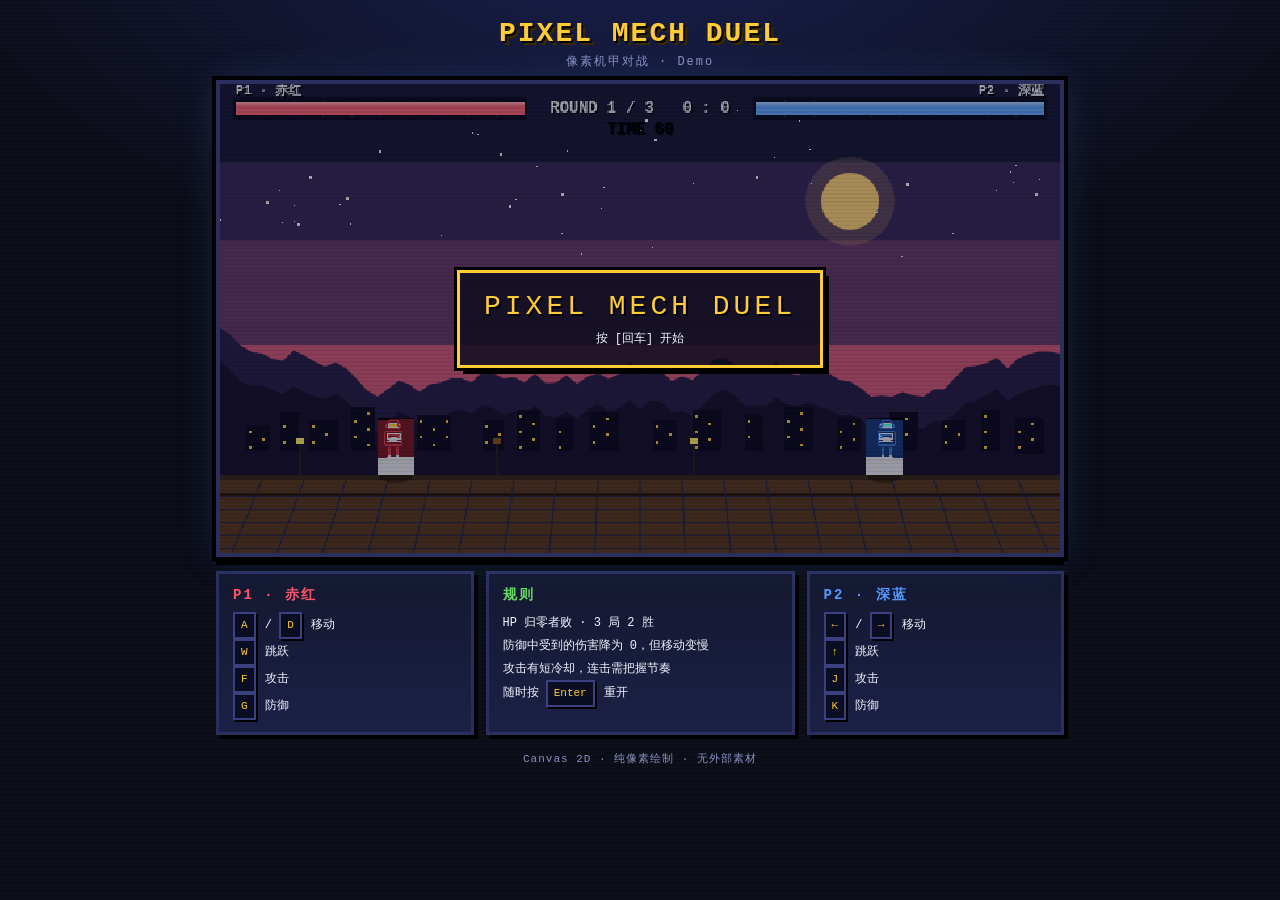
==== index.html @ 5605df6b "feat: 像素风机甲对战游戏 Co-authored-by: traeagent <traeagent@users.noreply.github.com>" ====
<!doctype html>
<html lang="zh-CN">
<head>
  <meta charset="utf-8" />
  <meta name="viewport" content="width=device-width, initial-scale=1" />
  <title>Pixel Mech Duel — 像素机甲对战</title>
  <link rel="stylesheet" href="style.css" />
</head>
<body>
  <div id="app">
    <header class="title-bar">
      <h1>PIXEL&nbsp;MECH&nbsp;DUEL</h1>
      <div class="subtitle">像素机甲对战 · Demo</div>
    </header>

    <div id="stage">
      <canvas id="game" width="640" height="360"></canvas>
      <div id="overlay" class="overlay">
        <div class="overlay-inner">
          <div class="big-title" id="overlayTitle">READY?</div>
          <div class="sub" id="overlaySub">按 [回车] 开始 / 重开</div>
        </div>
      </div>
    </div>

    <section class="panel">
      <div class="col">
        <h2>P1 · 赤红</h2>
        <ul>
          <li><kbd>A</kbd> / <kbd>D</kbd> 移动</li>
          <li><kbd>W</kbd> 跳跃</li>
          <li><kbd>F</kbd> 攻击</li>
          <li><kbd>G</kbd> 防御</li>
        </ul>
      </div>
      <div class="col middle">
        <h2>规则</h2>
        <ul>
          <li>HP 归零者败 · 3 局 2 胜</li>
          <li>防御中受到的伤害降为 0，但移动变慢</li>
          <li>攻击有短冷却，连击需把握节奏</li>
          <li>随时按 <kbd>Enter</kbd> 重开</li>
        </ul>
      </div>
      <div class="col">
        <h2>P2 · 深蓝</h2>
        <ul>
          <li><kbd>←</kbd> / <kbd>→</kbd> 移动</li>
          <li><kbd>↑</kbd> 跳跃</li>
          <li><kbd>J</kbd> 攻击</li>
          <li><kbd>K</kbd> 防御</li>
        </ul>
      </div>
    </section>

    <footer>
      <span>Canvas 2D · 纯像素绘制 · 无外部素材</span>
    </footer>
  </div>

  <script src="game.js"></script>
</body>
</html>
---- style.css ----
/* Pixel Mech Duel - 复古像素风样式 */
:root {
  --bg: #0d0f1a;
  --panel: #141830;
  --panel-2: #1c2046;
  --accent: #ffcc33;
  --ink: #f2f4ff;
  --muted: #8a90c0;
  --p1: #ff5566;
  --p2: #5599ff;
  --green: #66dd66;
}

* { box-sizing: border-box; }

html, body {
  margin: 0;
  padding: 0;
  min-height: 100%;
  background:
    radial-gradient(1200px 600px at 50% -10%, #1a2050 0%, transparent 60%),
    repeating-linear-gradient(0deg, #0a0c16 0px, #0a0c16 2px, #0d0f1a 2px, #0d0f1a 4px);
  color: var(--ink);
  font-family: "Courier New", ui-monospace, monospace;
  image-rendering: pixelated;
}

#app {
  max-width: 880px;
  margin: 0 auto;
  padding: 18px 16px 28px;
}

.title-bar {
  text-align: center;
  margin-bottom: 10px;
  letter-spacing: 2px;
}

.title-bar h1 {
  font-size: 28px;
  margin: 0 0 4px;
  color: var(--accent);
  text-shadow: 2px 2px 0 #000, 4px 4px 0 #3a2a00;
}

.title-bar .subtitle {
  font-size: 12px;
  color: var(--muted);
}

#stage {
  position: relative;
  width: 100%;
  aspect-ratio: 640 / 360;
  border: 4px solid #2a2f60;
  box-shadow:
    0 0 0 4px #000,
    0 8px 0 #000,
    0 0 40px rgba(85, 153, 255, 0.15);
  background: #000;
  overflow: hidden;
}

#game {
  display: block;
  width: 100%;
  height: 100%;
  image-rendering: pixelated;
  image-rendering: crisp-edges;
}

.overlay {
  position: absolute;
  inset: 0;
  display: flex;
  align-items: center;
  justify-content: center;
  pointer-events: none;
  background: rgba(5, 8, 20, 0.35);
  transition: opacity 0.25s ease;
}

.overlay.hidden {
  opacity: 0;
  visibility: hidden;
}

.overlay-inner {
  text-align: center;
  padding: 18px 24px;
  border: 3px solid var(--accent);
  background: rgba(10, 12, 28, 0.8);
  box-shadow: 0 0 0 3px #000, 6px 6px 0 #000;
}

.big-title {
  font-size: 28px;
  color: var(--accent);
  letter-spacing: 4px;
  text-shadow: 2px 2px 0 #000;
}

.sub {
  margin-top: 8px;
  font-size: 12px;
  color: var(--ink);
}

.panel {
  display: grid;
  grid-template-columns: 1fr 1.2fr 1fr;
  gap: 12px;
  margin-top: 14px;
}

.panel .col {
  background: linear-gradient(180deg, var(--panel) 0%, var(--panel-2) 100%);
  border: 3px solid #2a2f60;
  box-shadow: 4px 4px 0 #000;
  padding: 12px 14px;
}

.panel h2 {
  margin: 0 0 8px;
  font-size: 14px;
  letter-spacing: 2px;
}

.panel .col:nth-child(1) h2 { color: var(--p1); }
.panel .col:nth-child(3) h2 { color: var(--p2); }
.panel .col.middle h2 { color: var(--green); }

.panel ul {
  list-style: none;
  padding: 0;
  margin: 0;
  font-size: 12px;
  line-height: 1.9;
  color: var(--ink);
}

kbd {
  display: inline-block;
  min-width: 18px;
  padding: 1px 6px;
  background: #0b0e22;
  border: 2px solid #3a4080;
  box-shadow: 2px 2px 0 #000;
  font-family: inherit;
  font-size: 11px;
  color: var(--accent);
  margin-right: 2px;
}

footer {
  text-align: center;
  margin-top: 16px;
  color: var(--muted);
  font-size: 11px;
  letter-spacing: 1px;
}

@media (max-width: 720px) {
  .panel { grid-template-columns: 1fr; }
  .title-bar h1 { font-size: 22px; }
}
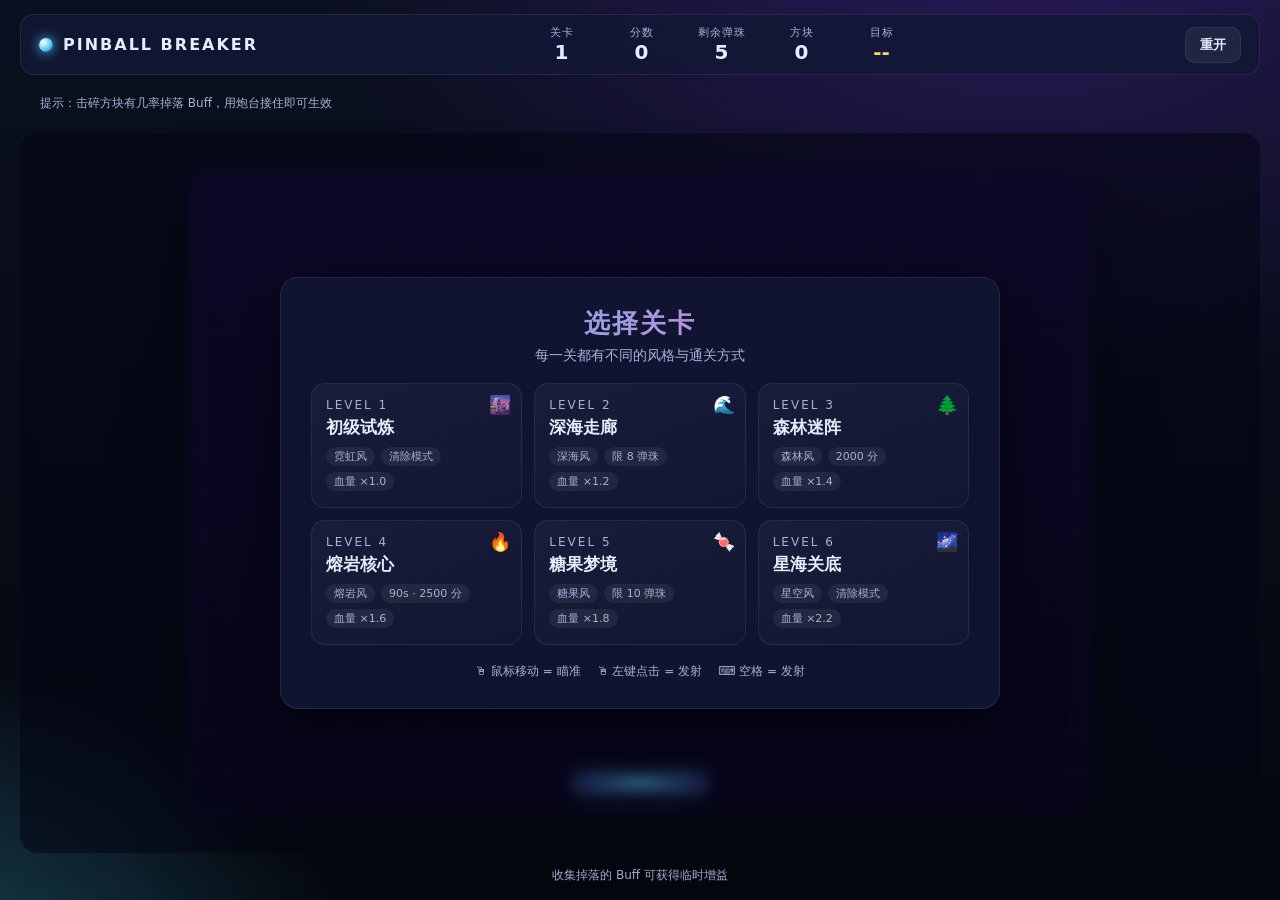
==== commit 4451dcba: "feat: 设计并实现弹珠消除游戏 Co-authored-by: traeagent <traeagent@users.noreply.github.com>" ====
--- a/index.html
+++ b/index.html
@@ -1,60 +1,69 @@
-<!doctype html>
+<!DOCTYPE html>
 <html lang="zh-CN">
 <head>
-  <meta charset="utf-8" />
-  <meta name="viewport" content="width=device-width, initial-scale=1" />
-  <title>Pixel Mech Duel — 像素机甲对战</title>
+  <meta charset="UTF-8" />
+  <meta name="viewport" content="width=device-width, initial-scale=1.0" />
+  <title>弹珠消除 · Pinball Breaker</title>
   <link rel="stylesheet" href="style.css" />
 </head>
 <body>
   <div id="app">
-    <header class="title-bar">
-      <h1>PIXEL&nbsp;MECH&nbsp;DUEL</h1>
-      <div class="subtitle">像素机甲对战 · Demo</div>
+    <!-- 顶部信息栏 -->
+    <header class="top-bar">
+      <div class="brand">
+        <span class="logo-dot"></span>
+        <span class="logo-text">PINBALL BREAKER</span>
+      </div>
+      <div class="stats">
+        <div class="stat"><span class="label">关卡</span><span id="stat-level" class="value">1</span></div>
+        <div class="stat"><span class="label">分数</span><span id="stat-score" class="value">0</span></div>
+        <div class="stat"><span class="label">剩余弹珠</span><span id="stat-balls" class="value">5</span></div>
+        <div class="stat"><span class="label">方块</span><span id="stat-bricks" class="value">0</span></div>
+        <div class="stat goal-stat"><span class="label">目标</span><span id="stat-goal" class="value">--</span></div>
+      </div>
+      <div class="actions">
+        <button id="btn-restart" class="btn">重开</button>
+      </div>
     </header>
 
-    <div id="stage">
-      <canvas id="game" width="640" height="360"></canvas>
+    <!-- Buff状态栏 -->
+    <div id="buff-bar" class="buff-bar"></div>
+
+    <!-- 主体画布区域 -->
+    <main class="stage">
+      <canvas id="game" width="900" height="640"></canvas>
+
+      <!-- 关卡选择浮层 -->
       <div id="overlay" class="overlay">
-        <div class="overlay-inner">
-          <div class="big-title" id="overlayTitle">READY?</div>
-          <div class="sub" id="overlaySub">按 [回车] 开始 / 重开</div>
+        <div class="panel">
+          <h1 class="title">选择关卡</h1>
+          <p class="subtitle">每一关都有不同的风格与通关方式</p>
+          <div id="level-grid" class="level-grid"></div>
+          <div class="hint">
+            <span>🖱 鼠标移动 = 瞄准</span>
+            <span>🖱 左键点击 = 发射</span>
+            <span>⌨ 空格 = 发射</span>
+          </div>
         </div>
       </div>
-    </div>
 
-    <section class="panel">
-      <div class="col">
-        <h2>P1 · 赤红</h2>
-        <ul>
-          <li><kbd>A</kbd> / <kbd>D</kbd> 移动</li>
-          <li><kbd>W</kbd> 跳跃</li>
-          <li><kbd>F</kbd> 攻击</li>
-          <li><kbd>G</kbd> 防御</li>
-        </ul>
+      <!-- 结算浮层 -->
+      <div id="result" class="overlay hidden">
+        <div class="panel result-panel">
+          <h1 id="result-title" class="title">通关成功</h1>
+          <p id="result-sub" class="subtitle"></p>
+          <div class="result-stats" id="result-stats"></div>
+          <div class="result-actions">
+            <button id="btn-replay" class="btn btn-primary">再来一次</button>
+            <button id="btn-menu" class="btn">返回菜单</button>
+            <button id="btn-next" class="btn btn-accent">下一关</button>
+          </div>
+        </div>
       </div>
-      <div class="col middle">
-        <h2>规则</h2>
-        <ul>
-          <li>HP 归零者败 · 3 局 2 胜</li>
-          <li>防御中受到的伤害降为 0，但移动变慢</li>
-          <li>攻击有短冷却，连击需把握节奏</li>
-          <li>随时按 <kbd>Enter</kbd> 重开</li>
-        </ul>
-      </div>
-      <div class="col">
-        <h2>P2 · 深蓝</h2>
-        <ul>
-          <li><kbd>←</kbd> / <kbd>→</kbd> 移动</li>
-          <li><kbd>↑</kbd> 跳跃</li>
-          <li><kbd>J</kbd> 攻击</li>
-          <li><kbd>K</kbd> 防御</li>
-        </ul>
-      </div>
-    </section>
+    </main>
 
-    <footer>
-      <span>Canvas 2D · 纯像素绘制 · 无外部素材</span>
+    <footer class="footer">
+      <span>收集掉落的 Buff 可获得临时增益</span>
     </footer>
   </div>
 
--- a/style.css
+++ b/style.css
@@ -1,167 +1,373 @@
-/* Pixel Mech Duel - 复古像素风样式 */
-:root {
-  --bg: #0d0f1a;
-  --panel: #141830;
-  --panel-2: #1c2046;
-  --accent: #ffcc33;
-  --ink: #f2f4ff;
-  --muted: #8a90c0;
-  --p1: #ff5566;
-  --p2: #5599ff;
-  --green: #66dd66;
-}
-
-* { box-sizing: border-box; }
-
-html, body {
+/* ========== 基础重置 ========== */
+*,
+*::before,
+*::after {
+  box-sizing: border-box;
   margin: 0;
   padding: 0;
-  min-height: 100%;
+}
+
+:root {
+  --bg-0: #0b1020;
+  --bg-1: #141a34;
+  --bg-2: #1b2348;
+  --fg: #e8ecff;
+  --fg-dim: #a9b1d6;
+  --accent: #4fc3f7;
+  --accent-2: #ff6ec7;
+  --accent-3: #ffd166;
+  --danger: #ff5470;
+  --ok: #5df2a1;
+  --border: rgba(255, 255, 255, 0.08);
+  --panel: rgba(18, 24, 54, 0.85);
+  --shadow: 0 20px 60px rgba(0, 0, 0, 0.55);
+}
+
+html,
+body {
+  height: 100%;
+  font-family: "Segoe UI", "PingFang SC", "Microsoft YaHei", system-ui,
+    sans-serif;
+  color: var(--fg);
   background:
-    radial-gradient(1200px 600px at 50% -10%, #1a2050 0%, transparent 60%),
-    repeating-linear-gradient(0deg, #0a0c16 0px, #0a0c16 2px, #0d0f1a 2px, #0d0f1a 4px);
-  color: var(--ink);
-  font-family: "Courier New", ui-monospace, monospace;
-  image-rendering: pixelated;
-}
-
+    radial-gradient(1200px 800px at 80% -10%, #2a1a5a 0%, transparent 60%),
+    radial-gradient(900px 600px at -10% 110%, #1a4a5a 0%, transparent 55%),
+    linear-gradient(180deg, var(--bg-0), #05070f 100%);
+  overflow: hidden;
+  user-select: none;
+}
+
+/* ========== 布局 ========== */
 #app {
-  max-width: 880px;
-  margin: 0 auto;
-  padding: 18px 16px 28px;
-}
-
-.title-bar {
-  text-align: center;
-  margin-bottom: 10px;
+  height: 100vh;
+  display: grid;
+  grid-template-rows: auto auto 1fr auto;
+  gap: 10px;
+  padding: 14px 20px;
+}
+
+/* 顶部栏 */
+.top-bar {
+  display: flex;
+  align-items: center;
+  justify-content: space-between;
+  padding: 10px 18px;
+  background: var(--panel);
+  border: 1px solid var(--border);
+  border-radius: 14px;
+  backdrop-filter: blur(10px);
+}
+
+.brand {
+  display: flex;
+  align-items: center;
+  gap: 10px;
+  font-weight: 700;
   letter-spacing: 2px;
 }
 
-.title-bar h1 {
-  font-size: 28px;
-  margin: 0 0 4px;
-  color: var(--accent);
-  text-shadow: 2px 2px 0 #000, 4px 4px 0 #3a2a00;
-}
-
-.title-bar .subtitle {
-  font-size: 12px;
-  color: var(--muted);
-}
-
-#stage {
+.logo-dot {
+  width: 14px;
+  height: 14px;
+  border-radius: 50%;
+  background: radial-gradient(circle at 30% 30%, #fff, var(--accent) 60%, #222 100%);
+  box-shadow: 0 0 12px var(--accent);
+}
+
+.logo-text {
+  font-size: 16px;
+}
+
+.stats {
+  display: flex;
+  gap: 22px;
+}
+
+.stat {
+  display: flex;
+  flex-direction: column;
+  align-items: center;
+  min-width: 58px;
+}
+
+.stat .label {
+  font-size: 11px;
+  color: var(--fg-dim);
+  letter-spacing: 1px;
+}
+
+.stat .value {
+  font-size: 20px;
+  font-weight: 700;
+  color: var(--fg);
+  font-variant-numeric: tabular-nums;
+}
+
+.goal-stat .value {
+  color: var(--accent-3);
+}
+
+.actions .btn {
+  padding: 8px 14px;
+  background: rgba(255, 255, 255, 0.06);
+  color: var(--fg);
+  border: 1px solid var(--border);
+  border-radius: 10px;
+  cursor: pointer;
+  font-weight: 600;
+  transition: all 0.15s ease;
+}
+
+.actions .btn:hover {
+  background: rgba(255, 255, 255, 0.12);
+  border-color: var(--accent);
+}
+
+/* Buff状态栏 */
+.buff-bar {
+  display: flex;
+  gap: 10px;
+  min-height: 38px;
+  padding: 4px 10px;
+}
+
+.buff-chip {
+  display: flex;
+  align-items: center;
+  gap: 8px;
+  padding: 6px 12px;
+  border-radius: 999px;
+  background: linear-gradient(135deg, rgba(79, 195, 247, 0.2), rgba(255, 110, 199, 0.2));
+  border: 1px solid var(--accent);
+  font-weight: 600;
+  font-size: 13px;
+}
+
+.buff-chip .bar {
+  width: 80px;
+  height: 6px;
+  background: rgba(255, 255, 255, 0.1);
+  border-radius: 3px;
+  overflow: hidden;
+}
+
+.buff-chip .fill {
+  height: 100%;
+  background: linear-gradient(90deg, var(--accent), var(--accent-2));
+}
+
+/* 舞台 */
+.stage {
   position: relative;
-  width: 100%;
-  aspect-ratio: 640 / 360;
-  border: 4px solid #2a2f60;
-  box-shadow:
-    0 0 0 4px #000,
-    0 8px 0 #000,
-    0 0 40px rgba(85, 153, 255, 0.15);
-  background: #000;
-  overflow: hidden;
+  display: flex;
+  justify-content: center;
+  align-items: center;
+  min-height: 0;
 }
 
 #game {
-  display: block;
-  width: 100%;
-  height: 100%;
-  image-rendering: pixelated;
-  image-rendering: crisp-edges;
-}
-
+  max-width: 100%;
+  max-height: 100%;
+  border-radius: 18px;
+  background: linear-gradient(180deg, #0e1430, #0a0f24);
+  border: 1px solid var(--border);
+  box-shadow: var(--shadow);
+  cursor: crosshair;
+}
+
+/* 浮层 */
 .overlay {
   position: absolute;
   inset: 0;
   display: flex;
   align-items: center;
   justify-content: center;
-  pointer-events: none;
-  background: rgba(5, 8, 20, 0.35);
-  transition: opacity 0.25s ease;
+  background: rgba(5, 7, 20, 0.55);
+  backdrop-filter: blur(6px);
+  border-radius: 18px;
+  animation: fadeIn 0.25s ease;
 }
 
 .overlay.hidden {
-  opacity: 0;
-  visibility: hidden;
-}
-
-.overlay-inner {
+  display: none;
+}
+
+.panel {
+  min-width: 440px;
+  max-width: 720px;
+  padding: 28px 30px;
+  background: var(--panel);
+  border: 1px solid var(--border);
+  border-radius: 18px;
+  box-shadow: var(--shadow);
+}
+
+.result-panel {
+  min-width: 420px;
+}
+
+.title {
+  font-size: 26px;
+  letter-spacing: 2px;
   text-align: center;
-  padding: 18px 24px;
-  border: 3px solid var(--accent);
-  background: rgba(10, 12, 28, 0.8);
-  box-shadow: 0 0 0 3px #000, 6px 6px 0 #000;
-}
-
-.big-title {
-  font-size: 28px;
-  color: var(--accent);
-  letter-spacing: 4px;
-  text-shadow: 2px 2px 0 #000;
-}
-
-.sub {
+  margin-bottom: 6px;
+  background: linear-gradient(90deg, var(--accent), var(--accent-2));
+  -webkit-background-clip: text;
+  background-clip: text;
+  color: transparent;
+}
+
+.subtitle {
+  color: var(--fg-dim);
+  text-align: center;
+  margin-bottom: 18px;
+  font-size: 14px;
+}
+
+/* 关卡选择卡片 */
+.level-grid {
+  display: grid;
+  grid-template-columns: repeat(3, 1fr);
+  gap: 12px;
+}
+
+.level-card {
+  position: relative;
+  padding: 14px 14px 16px;
+  border-radius: 14px;
+  border: 1px solid var(--border);
+  background: linear-gradient(160deg, rgba(255, 255, 255, 0.04), rgba(255, 255, 255, 0.01));
+  cursor: pointer;
+  transition: all 0.15s ease;
+  overflow: hidden;
+}
+
+.level-card:hover {
+  transform: translateY(-2px);
+  border-color: var(--accent);
+  box-shadow: 0 10px 28px rgba(79, 195, 247, 0.2);
+}
+
+.level-card .no {
+  font-size: 12px;
+  color: var(--fg-dim);
+  letter-spacing: 2px;
+}
+
+.level-card .lvl-title {
+  font-size: 17px;
+  font-weight: 700;
+  margin: 4px 0 8px;
+}
+
+.level-card .theme {
+  position: absolute;
+  right: 10px;
+  top: 10px;
+  font-size: 18px;
+}
+
+.level-card .tags {
+  display: flex;
+  flex-wrap: wrap;
+  gap: 6px;
   margin-top: 8px;
+}
+
+.level-card .tag {
+  font-size: 11px;
+  padding: 2px 8px;
+  border-radius: 999px;
+  background: rgba(255, 255, 255, 0.06);
+  color: var(--fg-dim);
+}
+
+.hint {
+  display: flex;
+  justify-content: center;
+  gap: 16px;
+  margin-top: 18px;
+  color: var(--fg-dim);
   font-size: 12px;
-  color: var(--ink);
-}
-
-.panel {
+}
+
+/* 结算 */
+.result-stats {
   display: grid;
-  grid-template-columns: 1fr 1.2fr 1fr;
-  gap: 12px;
-  margin-top: 14px;
-}
-
-.panel .col {
-  background: linear-gradient(180deg, var(--panel) 0%, var(--panel-2) 100%);
-  border: 3px solid #2a2f60;
-  box-shadow: 4px 4px 0 #000;
-  padding: 12px 14px;
-}
-
-.panel h2 {
-  margin: 0 0 8px;
-  font-size: 14px;
-  letter-spacing: 2px;
-}
-
-.panel .col:nth-child(1) h2 { color: var(--p1); }
-.panel .col:nth-child(3) h2 { color: var(--p2); }
-.panel .col.middle h2 { color: var(--green); }
-
-.panel ul {
-  list-style: none;
-  padding: 0;
-  margin: 0;
+  grid-template-columns: repeat(3, 1fr);
+  gap: 10px;
+  margin-bottom: 18px;
+}
+
+.result-stats .r-stat {
+  padding: 12px;
+  border-radius: 10px;
+  background: rgba(255, 255, 255, 0.04);
+  border: 1px solid var(--border);
+  text-align: center;
+}
+
+.result-stats .r-stat .v {
+  font-size: 22px;
+  font-weight: 700;
+}
+
+.result-stats .r-stat .k {
+  font-size: 11px;
+  color: var(--fg-dim);
+  letter-spacing: 1px;
+}
+
+.result-actions {
+  display: flex;
+  justify-content: center;
+  gap: 10px;
+}
+
+.btn {
+  padding: 10px 18px;
+  border-radius: 10px;
+  border: 1px solid var(--border);
+  background: rgba(255, 255, 255, 0.06);
+  color: var(--fg);
+  font-weight: 600;
+  cursor: pointer;
+  transition: all 0.15s ease;
+}
+
+.btn:hover {
+  background: rgba(255, 255, 255, 0.12);
+  transform: translateY(-1px);
+}
+
+.btn-primary {
+  background: linear-gradient(135deg, #4fc3f7, #2196f3);
+  border-color: transparent;
+  color: #0a1030;
+}
+
+.btn-accent {
+  background: linear-gradient(135deg, #ff6ec7, #ffd166);
+  border-color: transparent;
+  color: #331a2a;
+}
+
+.footer {
+  text-align: center;
+  color: var(--fg-dim);
   font-size: 12px;
-  line-height: 1.9;
-  color: var(--ink);
-}
-
-kbd {
-  display: inline-block;
-  min-width: 18px;
-  padding: 1px 6px;
-  background: #0b0e22;
-  border: 2px solid #3a4080;
-  box-shadow: 2px 2px 0 #000;
-  font-family: inherit;
-  font-size: 11px;
-  color: var(--accent);
-  margin-right: 2px;
-}
-
-footer {
-  text-align: center;
-  margin-top: 16px;
-  color: var(--muted);
-  font-size: 11px;
-  letter-spacing: 1px;
-}
-
-@media (max-width: 720px) {
-  .panel { grid-template-columns: 1fr; }
-  .title-bar h1 { font-size: 22px; }
-}
+  padding: 4px 0 2px;
+}
+
+@keyframes fadeIn {
+  from { opacity: 0; transform: scale(0.98); }
+  to { opacity: 1; transform: scale(1); }
+}
+
+/* 响应式 */
+@media (max-width: 900px) {
+  .top-bar { flex-wrap: wrap; gap: 10px; }
+  .stats { gap: 12px; }
+  .level-grid { grid-template-columns: repeat(2, 1fr); }
+  .panel { min-width: auto; width: 90%; }
+}
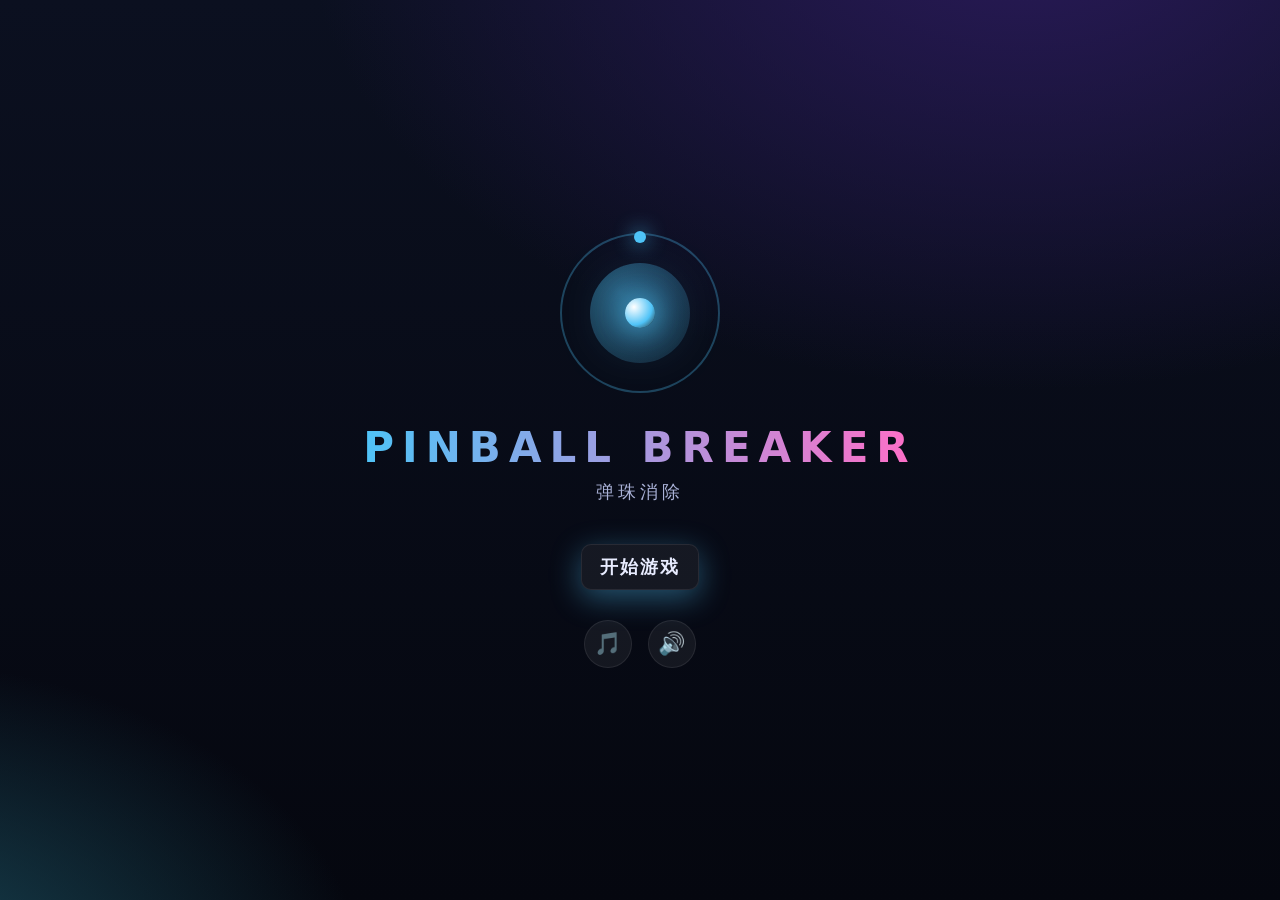
==== commit 62728c49: "feat: 设计并实现弹珠消除游戏 Co-authored-by: traeagent <traeagent@users.noreply.github.com>" ====
--- a/index.html
+++ b/index.html
@@ -8,8 +8,27 @@
 </head>
 <body>
   <div id="app">
+    <!-- 开始界面 -->
+    <div id="splash" class="splash">
+      <div class="splash-content">
+        <div class="splash-logo">
+          <div class="logo-ring"></div>
+          <div class="logo-core">
+            <div class="logo-dot"></div>
+          </div>
+        </div>
+        <h1 class="splash-title">PINBALL BREAKER</h1>
+        <p class="splash-sub">弹珠消除</p>
+        <button id="btn-start" class="btn btn-hero">开始游戏</button>
+        <div class="splash-controls">
+          <button id="btn-music" class="ctrl-btn" title="背景音乐">🎵</button>
+          <button id="btn-sfx" class="ctrl-btn" title="音效">🔊</button>
+        </div>
+      </div>
+    </div>
+
     <!-- 顶部信息栏 -->
-    <header class="top-bar">
+    <header class="top-bar hidden">
       <div class="brand">
         <span class="logo-dot"></span>
         <span class="logo-text">PINBALL BREAKER</span>
@@ -27,14 +46,14 @@
     </header>
 
     <!-- Buff状态栏 -->
-    <div id="buff-bar" class="buff-bar"></div>
+    <div id="buff-bar" class="buff-bar hidden"></div>
 
     <!-- 主体画布区域 -->
     <main class="stage">
       <canvas id="game" width="900" height="640"></canvas>
 
       <!-- 关卡选择浮层 -->
-      <div id="overlay" class="overlay">
+      <div id="overlay" class="overlay hidden">
         <div class="panel">
           <h1 class="title">选择关卡</h1>
           <p class="subtitle">每一关都有不同的风格与通关方式</p>
@@ -43,6 +62,7 @@
             <span>🖱 鼠标移动 = 瞄准</span>
             <span>🖱 左键点击 = 发射</span>
             <span>⌨ 空格 = 发射</span>
+            <span>🔄 长按空格收回弹珠</span>
           </div>
         </div>
       </div>
@@ -62,7 +82,15 @@
       </div>
     </main>
 
-    <footer class="footer">
+    <!-- 音效控制 -->
+    <audio id="bgm" loop preload="auto"></audio>
+    <audio id="sfx-hit" preload="auto"></audio>
+    <audio id="sfx-bounce" preload="auto"></audio>
+    <audio id="sfx-buff" preload="auto"></audio>
+    <audio id="sfx-launch" preload="auto"></audio>
+    <audio id="sfx-break" preload="auto"></audio>
+
+    <footer class="footer hidden">
       <span>收集掉落的 Buff 可获得临时增益</span>
     </footer>
   </div>
--- a/style.css
+++ b/style.css
@@ -37,6 +37,144 @@
   user-select: none;
 }
 
+/* ========== 开始界面 ========== */
+.splash {
+  position: fixed;
+  inset: 0;
+  display: flex;
+  align-items: center;
+  justify-content: center;
+  background:
+    radial-gradient(1200px 800px at 80% -10%, #2a1a5a 0%, transparent 60%),
+    radial-gradient(900px 600px at -10% 110%, #1a4a5a 0%, transparent 55%),
+    linear-gradient(180deg, #0b1020, #05070f 100%);
+  z-index: 100;
+}
+
+.splash-content {
+  text-align: center;
+  animation: fadeInUp 0.8s ease-out;
+}
+
+.splash-logo {
+  position: relative;
+  width: 160px;
+  height: 160px;
+  margin: 0 auto 30px;
+}
+
+.logo-ring {
+  position: absolute;
+  inset: 0;
+  border: 2px solid rgba(79, 195, 247, 0.3);
+  border-radius: 50%;
+  animation: rotate 8s linear infinite;
+}
+
+.logo-ring::before {
+  content: "";
+  position: absolute;
+  top: -4px;
+  left: 50%;
+  transform: translateX(-50%);
+  width: 12px;
+  height: 12px;
+  background: var(--accent);
+  border-radius: 50%;
+  box-shadow: 0 0 20px var(--accent);
+}
+
+.logo-core {
+  position: absolute;
+  top: 50%;
+  left: 50%;
+  transform: translate(-50%, -50%);
+  width: 100px;
+  height: 100px;
+  border-radius: 50%;
+  background: radial-gradient(circle at 30% 30%, rgba(79, 195, 247, 0.4), rgba(79, 195, 247, 0.1));
+}
+
+.splash-logo .logo-dot {
+  position: absolute;
+  top: 50%;
+  left: 50%;
+  transform: translate(-50%, -50%);
+  width: 30px;
+  height: 30px;
+  background: radial-gradient(circle at 30% 30%, #fff, var(--accent) 60%, #222 100%);
+  box-shadow: 0 0 30px var(--accent), 0 0 60px var(--accent);
+  animation: pulse 2s ease-in-out infinite;
+}
+
+.splash-title {
+  font-size: 42px;
+  font-weight: 800;
+  letter-spacing: 8px;
+  background: linear-gradient(90deg, var(--accent), var(--accent-2), var(--accent));
+  background-size: 200% auto;
+  -webkit-background-clip: text;
+  background-clip: text;
+  color: transparent;
+  animation: gradientShift 3s ease infinite;
+  margin-bottom: 8px;
+}
+
+.splash-sub {
+  font-size: 18px;
+  color: var(--fg-dim);
+  letter-spacing: 4px;
+  margin-bottom: 40px;
+}
+
+.btn-hero {
+  padding: 16px 48px;
+  font-size: 18px;
+  font-weight: 700;
+  letter-spacing: 2px;
+  background: linear-gradient(135deg, var(--accent), var(--accent-2));
+  border: none;
+  border-radius: 40px;
+  color: #0a1030;
+  cursor: pointer;
+  transition: all 0.3s ease;
+  box-shadow: 0 8px 30px rgba(79, 195, 247, 0.4);
+}
+
+.btn-hero:hover {
+  transform: translateY(-3px);
+  box-shadow: 0 12px 40px rgba(79, 195, 247, 0.5);
+}
+
+.splash-controls {
+  display: flex;
+  justify-content: center;
+  gap: 16px;
+  margin-top: 30px;
+}
+
+.ctrl-btn {
+  width: 48px;
+  height: 48px;
+  font-size: 22px;
+  border-radius: 50%;
+  border: 1px solid var(--border);
+  background: rgba(255, 255, 255, 0.06);
+  cursor: pointer;
+  transition: all 0.2s ease;
+}
+
+.ctrl-btn:hover {
+  background: rgba(255, 255, 255, 0.12);
+  border-color: var(--accent);
+  transform: scale(1.1);
+}
+
+.ctrl-btn.active {
+  background: rgba(79, 195, 247, 0.2);
+  border-color: var(--accent);
+}
+
 /* ========== 布局 ========== */
 #app {
   height: 100vh;
@@ -44,6 +182,10 @@
   grid-template-rows: auto auto 1fr auto;
   gap: 10px;
   padding: 14px 20px;
+}
+
+.hidden {
+  display: none !important;
 }
 
 /* 顶部栏 */
@@ -289,6 +431,7 @@
   margin-top: 18px;
   color: var(--fg-dim);
   font-size: 12px;
+  flex-wrap: wrap;
 }
 
 /* 结算 */
@@ -359,9 +502,30 @@
   padding: 4px 0 2px;
 }
 
+/* 动画 */
 @keyframes fadeIn {
   from { opacity: 0; transform: scale(0.98); }
   to { opacity: 1; transform: scale(1); }
+}
+
+@keyframes fadeInUp {
+  from { opacity: 0; transform: translateY(30px); }
+  to { opacity: 1; transform: translateY(0); }
+}
+
+@keyframes rotate {
+  from { transform: rotate(0deg); }
+  to { transform: rotate(360deg); }
+}
+
+@keyframes pulse {
+  0%, 100% { transform: translate(-50%, -50%) scale(1); opacity: 1; }
+  50% { transform: translate(-50%, -50%) scale(1.1); opacity: 0.8; }
+}
+
+@keyframes gradientShift {
+  0%, 100% { background-position: 0% center; }
+  50% { background-position: 100% center; }
 }
 
 /* 响应式 */
@@ -370,4 +534,5 @@
   .stats { gap: 12px; }
   .level-grid { grid-template-columns: repeat(2, 1fr); }
   .panel { min-width: auto; width: 90%; }
-}
+  .splash-title { font-size: 28px; letter-spacing: 4px; }
+}
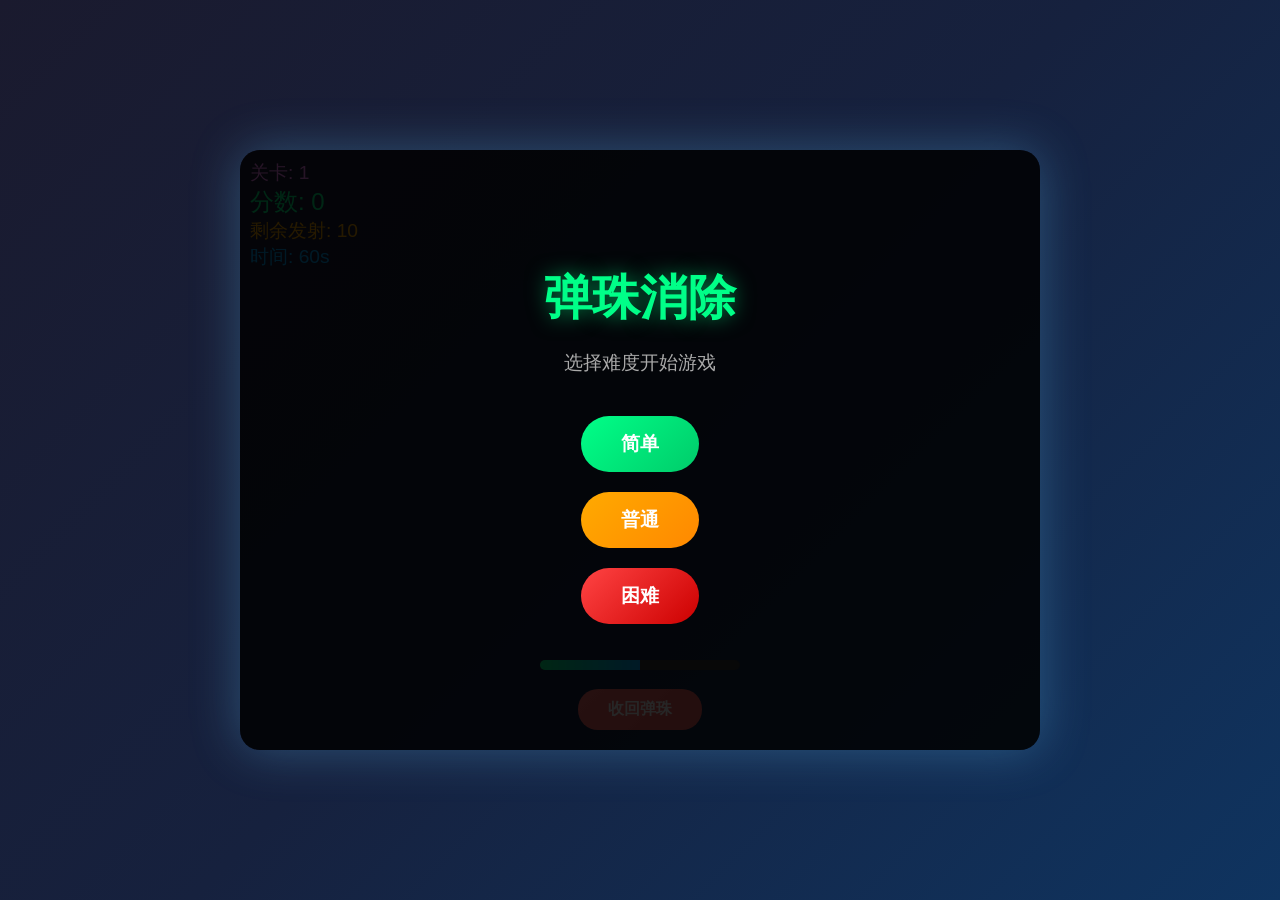
==== commit 9cd14800: "feat: 设计弹珠消除休闲游戏 Co-authored-by: traeagent <traeagent@users.noreply.github.com>" ====
--- a/index.html
+++ b/index.html
@@ -1,100 +1,255 @@
 <!DOCTYPE html>
 <html lang="zh-CN">
 <head>
-  <meta charset="UTF-8" />
-  <meta name="viewport" content="width=device-width, initial-scale=1.0" />
-  <title>弹珠消除 · Pinball Breaker</title>
-  <link rel="stylesheet" href="style.css" />
+    <meta charset="UTF-8">
+    <meta name="viewport" content="width=device-width, initial-scale=1.0">
+    <title>弹珠消除游戏</title>
+    <style>
+        * {
+            margin: 0;
+            padding: 0;
+            box-sizing: border-box;
+        }
+        body {
+            background: linear-gradient(135deg, #1a1a2e 0%, #16213e 50%, #0f3460 100%);
+            min-height: 100vh;
+            display: flex;
+            justify-content: center;
+            align-items: center;
+            font-family: 'Segoe UI', Tahoma, Geneva, Verdana, sans-serif;
+            overflow: hidden;
+        }
+        #gameContainer {
+            position: relative;
+            border-radius: 20px;
+            box-shadow: 0 0 50px rgba(100, 200, 255, 0.3);
+        }
+        #gameCanvas {
+            display: block;
+            border-radius: 20px;
+        }
+        #startScreen {
+            position: absolute;
+            top: 0;
+            left: 0;
+            width: 100%;
+            height: 100%;
+            background: rgba(0, 0, 0, 0.85);
+            display: flex;
+            flex-direction: column;
+            justify-content: center;
+            align-items: center;
+            border-radius: 20px;
+            z-index: 10;
+        }
+        #startScreen h1 {
+            color: #00ff88;
+            font-size: 3rem;
+            margin-bottom: 20px;
+            text-shadow: 0 0 20px rgba(0, 255, 136, 0.5);
+            animation: pulse 1.5s ease-in-out infinite;
+        }
+        @keyframes pulse {
+            0%, 100% { transform: scale(1); }
+            50% { transform: scale(1.05); }
+        }
+        #startScreen p {
+            color: #aaa;
+            margin-bottom: 30px;
+            font-size: 1.2rem;
+        }
+        .difficulty-btn {
+            padding: 15px 40px;
+            margin: 10px;
+            font-size: 1.2rem;
+            border: none;
+            border-radius: 30px;
+            cursor: pointer;
+            transition: all 0.3s ease;
+            text-transform: uppercase;
+            font-weight: bold;
+        }
+        .difficulty-btn.easy {
+            background: linear-gradient(135deg, #00ff88, #00cc6a);
+            color: white;
+        }
+        .difficulty-btn.normal {
+            background: linear-gradient(135deg, #ffaa00, #ff8800);
+            color: white;
+        }
+        .difficulty-btn.hard {
+            background: linear-gradient(135deg, #ff4444, #cc0000);
+            color: white;
+        }
+        .difficulty-btn:hover {
+            transform: scale(1.1);
+            box-shadow: 0 0 30px rgba(255, 255, 255, 0.5);
+        }
+        #gameUI {
+            position: absolute;
+            top: 10px;
+            left: 10px;
+            color: white;
+            font-size: 14px;
+        }
+        #scoreDisplay {
+            font-size: 1.5rem;
+            color: #00ff88;
+        }
+        #livesDisplay {
+            font-size: 1.2rem;
+            color: #ffaa00;
+        }
+        #timeDisplay {
+            font-size: 1.2rem;
+            color: #00aaff;
+        }
+        #levelDisplay {
+            font-size: 1.2rem;
+            color: #ff88ff;
+        }
+        #powerBar {
+            position: absolute;
+            bottom: 80px;
+            left: 50%;
+            transform: translateX(-50%);
+            width: 200px;
+            height: 10px;
+            background: #333;
+            border-radius: 5px;
+            overflow: hidden;
+        }
+        #powerBarFill {
+            height: 100%;
+            background: linear-gradient(90deg, #00ff88, #00aaff);
+            width: 50%;
+            transition: width 0.1s ease;
+        }
+        #reclaimBtn {
+            position: absolute;
+            bottom: 20px;
+            left: 50%;
+            transform: translateX(-50%);
+            padding: 10px 30px;
+            background: linear-gradient(135deg, #ff6b6b, #ee5a5a);
+            color: white;
+            border: none;
+            border-radius: 20px;
+            cursor: pointer;
+            font-size: 1rem;
+            font-weight: bold;
+            transition: all 0.3s ease;
+        }
+        #reclaimBtn:hover {
+            transform: translateX(-50%) scale(1.05);
+            box-shadow: 0 0 20px rgba(255, 107, 107, 0.5);
+        }
+        #gameOverScreen {
+            position: absolute;
+            top: 0;
+            left: 0;
+            width: 100%;
+            height: 100%;
+            background: rgba(0, 0, 0, 0.9);
+            display: none;
+            flex-direction: column;
+            justify-content: center;
+            align-items: center;
+            border-radius: 20px;
+            z-index: 10;
+        }
+        #gameOverScreen.show {
+            display: flex;
+        }
+        #gameOverScreen h2 {
+            color: #ff4444;
+            font-size: 2.5rem;
+            margin-bottom: 20px;
+            text-shadow: 0 0 20px rgba(255, 68, 68, 0.5);
+        }
+        #finalScore {
+            color: #00ff88;
+            font-size: 2rem;
+            margin-bottom: 30px;
+        }
+        #restartBtn {
+            padding: 15px 50px;
+            background: linear-gradient(135deg, #00ff88, #00cc6a);
+            color: white;
+            border: none;
+            border-radius: 30px;
+            cursor: pointer;
+            font-size: 1.2rem;
+            font-weight: bold;
+            transition: all 0.3s ease;
+        }
+        #restartBtn:hover {
+            transform: scale(1.1);
+            box-shadow: 0 0 30px rgba(0, 255, 136, 0.5);
+        }
+        #winScreen {
+            position: absolute;
+            top: 0;
+            left: 0;
+            width: 100%;
+            height: 100%;
+            background: rgba(0, 0, 0, 0.9);
+            display: none;
+            flex-direction: column;
+            justify-content: center;
+            align-items: center;
+            border-radius: 20px;
+            z-index: 10;
+        }
+        #winScreen.show {
+            display: flex;
+        }
+        #winScreen h2 {
+            color: #00ff88;
+            font-size: 2.5rem;
+            margin-bottom: 20px;
+            text-shadow: 0 0 20px rgba(0, 255, 136, 0.5);
+        }
+    </style>
 </head>
 <body>
-  <div id="app">
-    <!-- 开始界面 -->
-    <div id="splash" class="splash">
-      <div class="splash-content">
-        <div class="splash-logo">
-          <div class="logo-ring"></div>
-          <div class="logo-core">
-            <div class="logo-dot"></div>
-          </div>
-        </div>
-        <h1 class="splash-title">PINBALL BREAKER</h1>
-        <p class="splash-sub">弹珠消除</p>
-        <button id="btn-start" class="btn btn-hero">开始游戏</button>
-        <div class="splash-controls">
-          <button id="btn-music" class="ctrl-btn" title="背景音乐">🎵</button>
-          <button id="btn-sfx" class="ctrl-btn" title="音效">🔊</button>
-        </div>
-      </div>
+    <div id="gameContainer">
+        <canvas id="gameCanvas" width="800" height="600"></canvas>
+        
+        <div id="startScreen">
+            <h1>弹珠消除</h1>
+            <p>选择难度开始游戏</p>
+            <button class="difficulty-btn easy" onclick="startGame('easy')">简单</button>
+            <button class="difficulty-btn normal" onclick="startGame('normal')">普通</button>
+            <button class="difficulty-btn hard" onclick="startGame('hard')">困难</button>
+        </div>
+        
+        <div id="gameUI">
+            <div id="levelDisplay">关卡: 1</div>
+            <div id="scoreDisplay">分数: 0</div>
+            <div id="livesDisplay">剩余发射: 10</div>
+            <div id="timeDisplay">时间: 60s</div>
+        </div>
+        
+        <div id="powerBar">
+            <div id="powerBarFill"></div>
+        </div>
+        
+        <button id="reclaimBtn" onclick="reclaimBall()">收回弹珠</button>
+        
+        <div id="gameOverScreen">
+            <h2>游戏结束</h2>
+            <div id="finalScore">最终分数: 0</div>
+            <button id="restartBtn" onclick="restartGame()">重新开始</button>
+        </div>
+        
+        <div id="winScreen">
+            <h2>恭喜通关!</h2>
+            <div id="finalScore">最终分数: 0</div>
+            <button id="restartBtn" onclick="restartGame()">再玩一次</button>
+        </div>
     </div>
-
-    <!-- 顶部信息栏 -->
-    <header class="top-bar hidden">
-      <div class="brand">
-        <span class="logo-dot"></span>
-        <span class="logo-text">PINBALL BREAKER</span>
-      </div>
-      <div class="stats">
-        <div class="stat"><span class="label">关卡</span><span id="stat-level" class="value">1</span></div>
-        <div class="stat"><span class="label">分数</span><span id="stat-score" class="value">0</span></div>
-        <div class="stat"><span class="label">剩余弹珠</span><span id="stat-balls" class="value">5</span></div>
-        <div class="stat"><span class="label">方块</span><span id="stat-bricks" class="value">0</span></div>
-        <div class="stat goal-stat"><span class="label">目标</span><span id="stat-goal" class="value">--</span></div>
-      </div>
-      <div class="actions">
-        <button id="btn-restart" class="btn">重开</button>
-      </div>
-    </header>
-
-    <!-- Buff状态栏 -->
-    <div id="buff-bar" class="buff-bar hidden"></div>
-
-    <!-- 主体画布区域 -->
-    <main class="stage">
-      <canvas id="game" width="900" height="640"></canvas>
-
-      <!-- 关卡选择浮层 -->
-      <div id="overlay" class="overlay hidden">
-        <div class="panel">
-          <h1 class="title">选择关卡</h1>
-          <p class="subtitle">每一关都有不同的风格与通关方式</p>
-          <div id="level-grid" class="level-grid"></div>
-          <div class="hint">
-            <span>🖱 鼠标移动 = 瞄准</span>
-            <span>🖱 左键点击 = 发射</span>
-            <span>⌨ 空格 = 发射</span>
-            <span>🔄 长按空格收回弹珠</span>
-          </div>
-        </div>
-      </div>
-
-      <!-- 结算浮层 -->
-      <div id="result" class="overlay hidden">
-        <div class="panel result-panel">
-          <h1 id="result-title" class="title">通关成功</h1>
-          <p id="result-sub" class="subtitle"></p>
-          <div class="result-stats" id="result-stats"></div>
-          <div class="result-actions">
-            <button id="btn-replay" class="btn btn-primary">再来一次</button>
-            <button id="btn-menu" class="btn">返回菜单</button>
-            <button id="btn-next" class="btn btn-accent">下一关</button>
-          </div>
-        </div>
-      </div>
-    </main>
-
-    <!-- 音效控制 -->
-    <audio id="bgm" loop preload="auto"></audio>
-    <audio id="sfx-hit" preload="auto"></audio>
-    <audio id="sfx-bounce" preload="auto"></audio>
-    <audio id="sfx-buff" preload="auto"></audio>
-    <audio id="sfx-launch" preload="auto"></audio>
-    <audio id="sfx-break" preload="auto"></audio>
-
-    <footer class="footer hidden">
-      <span>收集掉落的 Buff 可获得临时增益</span>
-    </footer>
-  </div>
-
-  <script src="game.js"></script>
+    
+    <script src="game.js"></script>
 </body>
-</html>
+</html>
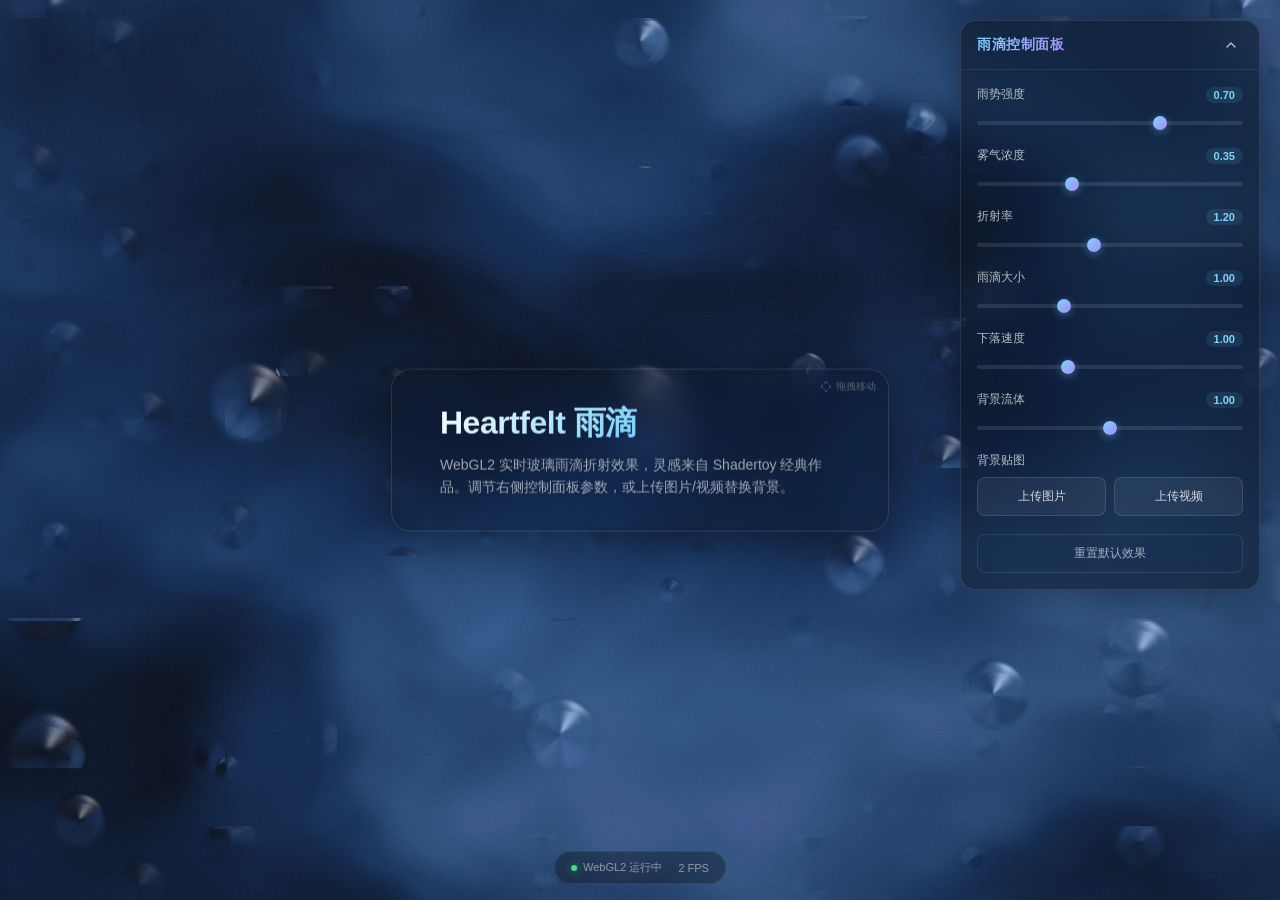
==== commit 74854cdb: "feat: WebGL2 Shadertoy Heartfelt移植与扩展 Co-authored-by: traeagent <traeagent@users.noreply.github.com>" ====
--- a/index.html
+++ b/index.html
@@ -1,255 +1,1141 @@
 <!DOCTYPE html>
 <html lang="zh-CN">
 <head>
-    <meta charset="UTF-8">
-    <meta name="viewport" content="width=device-width, initial-scale=1.0">
-    <title>弹珠消除游戏</title>
-    <style>
-        * {
-            margin: 0;
-            padding: 0;
-            box-sizing: border-box;
-        }
-        body {
-            background: linear-gradient(135deg, #1a1a2e 0%, #16213e 50%, #0f3460 100%);
-            min-height: 100vh;
-            display: flex;
-            justify-content: center;
-            align-items: center;
-            font-family: 'Segoe UI', Tahoma, Geneva, Verdana, sans-serif;
-            overflow: hidden;
-        }
-        #gameContainer {
-            position: relative;
-            border-radius: 20px;
-            box-shadow: 0 0 50px rgba(100, 200, 255, 0.3);
-        }
-        #gameCanvas {
-            display: block;
-            border-radius: 20px;
-        }
-        #startScreen {
-            position: absolute;
-            top: 0;
-            left: 0;
-            width: 100%;
-            height: 100%;
-            background: rgba(0, 0, 0, 0.85);
-            display: flex;
-            flex-direction: column;
-            justify-content: center;
-            align-items: center;
-            border-radius: 20px;
-            z-index: 10;
-        }
-        #startScreen h1 {
-            color: #00ff88;
-            font-size: 3rem;
-            margin-bottom: 20px;
-            text-shadow: 0 0 20px rgba(0, 255, 136, 0.5);
-            animation: pulse 1.5s ease-in-out infinite;
-        }
-        @keyframes pulse {
-            0%, 100% { transform: scale(1); }
-            50% { transform: scale(1.05); }
-        }
-        #startScreen p {
-            color: #aaa;
-            margin-bottom: 30px;
-            font-size: 1.2rem;
-        }
-        .difficulty-btn {
-            padding: 15px 40px;
-            margin: 10px;
-            font-size: 1.2rem;
-            border: none;
-            border-radius: 30px;
-            cursor: pointer;
-            transition: all 0.3s ease;
-            text-transform: uppercase;
-            font-weight: bold;
-        }
-        .difficulty-btn.easy {
-            background: linear-gradient(135deg, #00ff88, #00cc6a);
-            color: white;
-        }
-        .difficulty-btn.normal {
-            background: linear-gradient(135deg, #ffaa00, #ff8800);
-            color: white;
-        }
-        .difficulty-btn.hard {
-            background: linear-gradient(135deg, #ff4444, #cc0000);
-            color: white;
-        }
-        .difficulty-btn:hover {
-            transform: scale(1.1);
-            box-shadow: 0 0 30px rgba(255, 255, 255, 0.5);
-        }
-        #gameUI {
-            position: absolute;
-            top: 10px;
-            left: 10px;
-            color: white;
-            font-size: 14px;
-        }
-        #scoreDisplay {
-            font-size: 1.5rem;
-            color: #00ff88;
-        }
-        #livesDisplay {
-            font-size: 1.2rem;
-            color: #ffaa00;
-        }
-        #timeDisplay {
-            font-size: 1.2rem;
-            color: #00aaff;
-        }
-        #levelDisplay {
-            font-size: 1.2rem;
-            color: #ff88ff;
-        }
-        #powerBar {
-            position: absolute;
-            bottom: 80px;
-            left: 50%;
-            transform: translateX(-50%);
-            width: 200px;
-            height: 10px;
-            background: #333;
-            border-radius: 5px;
-            overflow: hidden;
-        }
-        #powerBarFill {
-            height: 100%;
-            background: linear-gradient(90deg, #00ff88, #00aaff);
-            width: 50%;
-            transition: width 0.1s ease;
-        }
-        #reclaimBtn {
-            position: absolute;
-            bottom: 20px;
-            left: 50%;
-            transform: translateX(-50%);
-            padding: 10px 30px;
-            background: linear-gradient(135deg, #ff6b6b, #ee5a5a);
-            color: white;
-            border: none;
-            border-radius: 20px;
-            cursor: pointer;
-            font-size: 1rem;
-            font-weight: bold;
-            transition: all 0.3s ease;
-        }
-        #reclaimBtn:hover {
-            transform: translateX(-50%) scale(1.05);
-            box-shadow: 0 0 20px rgba(255, 107, 107, 0.5);
-        }
-        #gameOverScreen {
-            position: absolute;
-            top: 0;
-            left: 0;
-            width: 100%;
-            height: 100%;
-            background: rgba(0, 0, 0, 0.9);
-            display: none;
-            flex-direction: column;
-            justify-content: center;
-            align-items: center;
-            border-radius: 20px;
-            z-index: 10;
-        }
-        #gameOverScreen.show {
-            display: flex;
-        }
-        #gameOverScreen h2 {
-            color: #ff4444;
-            font-size: 2.5rem;
-            margin-bottom: 20px;
-            text-shadow: 0 0 20px rgba(255, 68, 68, 0.5);
-        }
-        #finalScore {
-            color: #00ff88;
-            font-size: 2rem;
-            margin-bottom: 30px;
-        }
-        #restartBtn {
-            padding: 15px 50px;
-            background: linear-gradient(135deg, #00ff88, #00cc6a);
-            color: white;
-            border: none;
-            border-radius: 30px;
-            cursor: pointer;
-            font-size: 1.2rem;
-            font-weight: bold;
-            transition: all 0.3s ease;
-        }
-        #restartBtn:hover {
-            transform: scale(1.1);
-            box-shadow: 0 0 30px rgba(0, 255, 136, 0.5);
-        }
-        #winScreen {
-            position: absolute;
-            top: 0;
-            left: 0;
-            width: 100%;
-            height: 100%;
-            background: rgba(0, 0, 0, 0.9);
-            display: none;
-            flex-direction: column;
-            justify-content: center;
-            align-items: center;
-            border-radius: 20px;
-            z-index: 10;
-        }
-        #winScreen.show {
-            display: flex;
-        }
-        #winScreen h2 {
-            color: #00ff88;
-            font-size: 2.5rem;
-            margin-bottom: 20px;
-            text-shadow: 0 0 20px rgba(0, 255, 136, 0.5);
-        }
-    </style>
+<meta charset="UTF-8">
+<meta name="viewport" content="width=device-width, initial-scale=1.0">
+<title>Heartfelt - WebGL2 玻璃雨滴效果</title>
+<style>
+  * { margin: 0; padding: 0; box-sizing: border-box; }
+  
+  html, body {
+    width: 100%;
+    height: 100%;
+    overflow: hidden;
+    font-family: -apple-system, BlinkMacSystemFont, 'Segoe UI', 'PingFang SC', 'Hiragino Sans GB', 'Microsoft YaHei', sans-serif;
+    background: #0a0a0f;
+    color: #e8eef5;
+    user-select: none;
+  }
+  
+  #canvas {
+    position: fixed;
+    top: 0;
+    left: 0;
+    width: 100%;
+    height: 100%;
+    z-index: 0;
+  }
+  
+  .control-panel {
+    position: fixed;
+    top: 20px;
+    right: 20px;
+    z-index: 100;
+    width: 300px;
+    background: rgba(15, 20, 30, 0.55);
+    backdrop-filter: blur(20px) saturate(1.4);
+    -webkit-backdrop-filter: blur(20px) saturate(1.4);
+    border: 1px solid rgba(255, 255, 255, 0.1);
+    border-radius: 16px;
+    overflow: hidden;
+    box-shadow: 0 8px 32px rgba(0, 0, 0, 0.3);
+    transition: all 0.4s cubic-bezier(0.4, 0, 0.2, 1);
+  }
+  
+  .control-panel.collapsed {
+    width: 48px;
+    height: 48px;
+  }
+  
+  .control-panel.collapsed .panel-header h2,
+  .control-panel.collapsed .panel-content {
+    opacity: 0;
+    pointer-events: none;
+  }
+  
+  .panel-header {
+    display: flex;
+    align-items: center;
+    justify-content: space-between;
+    padding: 12px 16px;
+    border-bottom: 1px solid rgba(255, 255, 255, 0.08);
+    cursor: pointer;
+    transition: background 0.2s;
+  }
+  
+  .panel-header:hover {
+    background: rgba(255, 255, 255, 0.05);
+  }
+  
+  .panel-header h2 {
+    font-size: 14px;
+    font-weight: 600;
+    letter-spacing: 0.5px;
+    background: linear-gradient(135deg, #7dd3fc, #a78bfa);
+    -webkit-background-clip: text;
+    -webkit-text-fill-color: transparent;
+    background-clip: text;
+    white-space: nowrap;
+    transition: opacity 0.2s;
+  }
+  
+  .toggle-btn {
+    width: 24px;
+    height: 24px;
+    display: flex;
+    align-items: center;
+    justify-content: center;
+    color: rgba(255, 255, 255, 0.7);
+    transition: transform 0.3s ease;
+    flex-shrink: 0;
+  }
+  
+  .control-panel.collapsed .toggle-btn {
+    transform: rotate(180deg);
+  }
+  
+  .toggle-btn svg {
+    width: 16px;
+    height: 16px;
+  }
+  
+  .panel-content {
+    padding: 16px;
+    max-height: 70vh;
+    overflow-y: auto;
+    transition: opacity 0.2s 0.1s;
+  }
+  
+  .panel-content::-webkit-scrollbar {
+    width: 4px;
+  }
+  
+  .panel-content::-webkit-scrollbar-track {
+    background: transparent;
+  }
+  
+  .panel-content::-webkit-scrollbar-thumb {
+    background: rgba(255, 255, 255, 0.2);
+    border-radius: 2px;
+  }
+  
+  .control-group {
+    margin-bottom: 18px;
+  }
+  
+  .control-group:last-child {
+    margin-bottom: 0;
+  }
+  
+  .control-label {
+    display: flex;
+    justify-content: space-between;
+    align-items: center;
+    margin-bottom: 8px;
+    font-size: 12px;
+    color: rgba(255, 255, 255, 0.7);
+  }
+  
+  .control-value {
+    font-size: 11px;
+    font-weight: 600;
+    color: #7dd3fc;
+    background: rgba(125, 211, 252, 0.1);
+    padding: 2px 8px;
+    border-radius: 10px;
+    min-width: 36px;
+    text-align: center;
+  }
+  
+  input[type="range"] {
+    width: 100%;
+    height: 4px;
+    -webkit-appearance: none;
+    appearance: none;
+    background: rgba(255, 255, 255, 0.1);
+    border-radius: 2px;
+    outline: none;
+    cursor: pointer;
+  }
+  
+  input[type="range"]::-webkit-slider-thumb {
+    -webkit-appearance: none;
+    appearance: none;
+    width: 14px;
+    height: 14px;
+    background: linear-gradient(135deg, #7dd3fc, #a78bfa);
+    border-radius: 50%;
+    cursor: pointer;
+    box-shadow: 0 2px 8px rgba(125, 211, 252, 0.4);
+    transition: transform 0.2s, box-shadow 0.2s;
+  }
+  
+  input[type="range"]::-webkit-slider-thumb:hover {
+    transform: scale(1.2);
+    box-shadow: 0 2px 12px rgba(125, 211, 252, 0.6);
+  }
+  
+  input[type="range"]::-moz-range-thumb {
+    width: 14px;
+    height: 14px;
+    background: linear-gradient(135deg, #7dd3fc, #a78bfa);
+    border-radius: 50%;
+    cursor: pointer;
+    border: none;
+    box-shadow: 0 2px 8px rgba(125, 211, 252, 0.4);
+  }
+  
+  .upload-group {
+    display: flex;
+    gap: 8px;
+  }
+  
+  .upload-btn {
+    flex: 1;
+    padding: 10px 12px;
+    font-size: 12px;
+    font-weight: 500;
+    color: rgba(255, 255, 255, 0.8);
+    background: rgba(255, 255, 255, 0.06);
+    border: 1px solid rgba(255, 255, 255, 0.12);
+    border-radius: 8px;
+    cursor: pointer;
+    transition: all 0.2s;
+    text-align: center;
+  }
+  
+  .upload-btn:hover {
+    background: rgba(125, 211, 252, 0.15);
+    border-color: rgba(125, 211, 252, 0.3);
+    color: #7dd3fc;
+  }
+  
+  .reset-btn {
+    width: 100%;
+    padding: 10px;
+    font-size: 12px;
+    font-weight: 500;
+    color: rgba(255, 255, 255, 0.6);
+    background: transparent;
+    border: 1px solid rgba(255, 255, 255, 0.1);
+    border-radius: 8px;
+    cursor: pointer;
+    transition: all 0.2s;
+  }
+  
+  .reset-btn:hover {
+    color: rgba(255, 255, 255, 0.9);
+    border-color: rgba(255, 255, 255, 0.2);
+    background: rgba(255, 255, 255, 0.05);
+  }
+  
+  #fileInput, #videoInput {
+    display: none;
+  }
+  
+  .floating-text {
+    position: fixed;
+    top: 50%;
+    left: 50%;
+    transform: translate(-50%, -50%);
+    z-index: 50;
+    padding: 32px 48px;
+    background: rgba(15, 20, 30, 0.4);
+    backdrop-filter: blur(16px) saturate(1.3);
+    -webkit-backdrop-filter: blur(16px) saturate(1.3);
+    border: 1px solid rgba(255, 255, 255, 0.12);
+    border-radius: 20px;
+    cursor: grab;
+    box-shadow: 0 8px 40px rgba(0, 0, 0, 0.4);
+    transition: box-shadow 0.3s;
+    max-width: 90vw;
+  }
+  
+  .floating-text:active {
+    cursor: grabbing;
+  }
+  
+  .floating-text:hover {
+    box-shadow: 0 12px 50px rgba(125, 211, 252, 0.15);
+  }
+  
+  .floating-text h1 {
+    font-size: 32px;
+    font-weight: 700;
+    letter-spacing: -0.5px;
+    margin-bottom: 8px;
+    background: linear-gradient(135deg, #ffffff 0%, #7dd3fc 50%, #a78bfa 100%);
+    -webkit-background-clip: text;
+    -webkit-text-fill-color: transparent;
+    background-clip: text;
+    white-space: nowrap;
+  }
+  
+  .floating-text p {
+    font-size: 14px;
+    color: rgba(255, 255, 255, 0.6);
+    line-height: 1.6;
+    max-width: 400px;
+  }
+  
+  .drag-hint {
+    position: absolute;
+    top: 10px;
+    right: 12px;
+    font-size: 10px;
+    color: rgba(255, 255, 255, 0.3);
+    display: flex;
+    align-items: center;
+    gap: 4px;
+  }
+  
+  .drag-hint svg {
+    width: 12px;
+    height: 12px;
+  }
+  
+  .status-bar {
+    position: fixed;
+    bottom: 16px;
+    left: 50%;
+    transform: translateX(-50%);
+    z-index: 50;
+    padding: 8px 16px;
+    background: rgba(15, 20, 30, 0.4);
+    backdrop-filter: blur(10px);
+    -webkit-backdrop-filter: blur(10px);
+    border: 1px solid rgba(255, 255, 255, 0.08);
+    border-radius: 20px;
+    font-size: 11px;
+    color: rgba(255, 255, 255, 0.5);
+    display: flex;
+    gap: 16px;
+    align-items: center;
+  }
+  
+  .status-item {
+    display: flex;
+    align-items: center;
+    gap: 6px;
+  }
+  
+  .status-dot {
+    width: 6px;
+    height: 6px;
+    border-radius: 50%;
+    background: #4ade80;
+    box-shadow: 0 0 8px rgba(74, 222, 128, 0.5);
+  }
+  
+  .error-overlay {
+    position: fixed;
+    top: 50%;
+    left: 50%;
+    transform: translate(-50%, -50%);
+    z-index: 200;
+    padding: 24px 32px;
+    background: rgba(220, 38, 38, 0.9);
+    backdrop-filter: blur(10px);
+    border-radius: 12px;
+    color: white;
+    font-size: 14px;
+    display: none;
+    max-width: 80vw;
+  }
+  
+  .error-overlay.show {
+    display: block;
+  }
+  
+  .error-overlay h3 {
+    margin-bottom: 8px;
+    font-size: 16px;
+  }
+  
+  .error-overlay pre {
+    background: rgba(0, 0, 0, 0.3);
+    padding: 12px;
+    border-radius: 6px;
+    font-size: 11px;
+    white-space: pre-wrap;
+    word-break: break-all;
+    max-height: 200px;
+    overflow-y: auto;
+  }
+  
+  @media (max-width: 640px) {
+    .control-panel {
+      width: calc(100% - 40px);
+      top: 10px;
+      right: 10px;
+      left: 10px;
+    }
+    
+    .floating-text {
+      padding: 24px 32px;
+    }
+    
+    .floating-text h1 {
+      font-size: 24px;
+    }
+    
+    .floating-text p {
+      font-size: 12px;
+    }
+  }
+</style>
 </head>
 <body>
-    <div id="gameContainer">
-        <canvas id="gameCanvas" width="800" height="600"></canvas>
-        
-        <div id="startScreen">
-            <h1>弹珠消除</h1>
-            <p>选择难度开始游戏</p>
-            <button class="difficulty-btn easy" onclick="startGame('easy')">简单</button>
-            <button class="difficulty-btn normal" onclick="startGame('normal')">普通</button>
-            <button class="difficulty-btn hard" onclick="startGame('hard')">困难</button>
-        </div>
-        
-        <div id="gameUI">
-            <div id="levelDisplay">关卡: 1</div>
-            <div id="scoreDisplay">分数: 0</div>
-            <div id="livesDisplay">剩余发射: 10</div>
-            <div id="timeDisplay">时间: 60s</div>
-        </div>
-        
-        <div id="powerBar">
-            <div id="powerBarFill"></div>
-        </div>
-        
-        <button id="reclaimBtn" onclick="reclaimBall()">收回弹珠</button>
-        
-        <div id="gameOverScreen">
-            <h2>游戏结束</h2>
-            <div id="finalScore">最终分数: 0</div>
-            <button id="restartBtn" onclick="restartGame()">重新开始</button>
-        </div>
-        
-        <div id="winScreen">
-            <h2>恭喜通关!</h2>
-            <div id="finalScore">最终分数: 0</div>
-            <button id="restartBtn" onclick="restartGame()">再玩一次</button>
-        </div>
+
+<canvas id="canvas"></canvas>
+
+<div class="error-overlay" id="errorOverlay">
+  <h3>WebGL 渲染错误</h3>
+  <pre id="errorMessage"></pre>
+</div>
+
+<div class="control-panel" id="controlPanel">
+  <div class="panel-header" id="panelHeader">
+    <h2>雨滴控制面板</h2>
+    <div class="toggle-btn">
+      <svg viewBox="0 0 24 24" fill="none" stroke="currentColor" stroke-width="2" stroke-linecap="round" stroke-linejoin="round">
+        <polyline points="18 15 12 9 6 15"></polyline>
+      </svg>
     </div>
-    
-    <script src="game.js"></script>
+  </div>
+  <div class="panel-content">
+    <div class="control-group">
+      <div class="control-label">
+        <span>雨势强度</span>
+        <span class="control-value" id="rainValue">0.70</span>
+      </div>
+      <input type="range" id="rainIntensity" min="0" max="1" step="0.01" value="0.7">
+    </div>
+    
+    <div class="control-group">
+      <div class="control-label">
+        <span>雾气浓度</span>
+        <span class="control-value" id="fogValue">0.35</span>
+      </div>
+      <input type="range" id="fogDensity" min="0" max="1" step="0.01" value="0.35">
+    </div>
+    
+    <div class="control-group">
+      <div class="control-label">
+        <span>折射率</span>
+        <span class="control-value" id="refractValue">1.20</span>
+      </div>
+      <input type="range" id="refraction" min="0.2" max="2.5" step="0.01" value="1.2">
+    </div>
+    
+    <div class="control-group">
+      <div class="control-label">
+        <span>雨滴大小</span>
+        <span class="control-value" id="sizeValue">1.00</span>
+      </div>
+      <input type="range" id="dropSize" min="0.3" max="2.5" step="0.01" value="1.0">
+    </div>
+    
+    <div class="control-group">
+      <div class="control-label">
+        <span>下落速度</span>
+        <span class="control-value" id="speedValue">1.00</span>
+      </div>
+      <input type="range" id="fallSpeed" min="0" max="3" step="0.01" value="1.0">
+    </div>
+    
+    <div class="control-group">
+      <div class="control-label">
+        <span>背景流体</span>
+        <span class="control-value" id="fluidValue">1.00</span>
+      </div>
+      <input type="range" id="fluidSpeed" min="0" max="2" step="0.01" value="1.0">
+    </div>
+    
+    <div class="control-group">
+      <div class="control-label">
+        <span>背景贴图</span>
+      </div>
+      <div class="upload-group">
+        <label class="upload-btn" for="fileInput">上传图片</label>
+        <label class="upload-btn" for="videoInput">上传视频</label>
+      </div>
+      <input type="file" id="fileInput" accept="image/*">
+      <input type="file" id="videoInput" accept="video/*">
+    </div>
+    
+    <button class="reset-btn" id="resetBtn">重置默认效果</button>
+  </div>
+</div>
+
+<div class="floating-text" id="floatingText">
+  <div class="drag-hint">
+    <svg viewBox="0 0 24 24" fill="none" stroke="currentColor" stroke-width="2" stroke-linecap="round" stroke-linejoin="round">
+      <path d="M5 9l-3 3 3 3"></path>
+      <path d="M9 5l3-3 3 3"></path>
+      <path d="M15 19l-3 3-3-3"></path>
+      <path d="M19 9l3 3-3 3"></path>
+    </svg>
+    拖拽移动
+  </div>
+  <h1>Heartfelt 雨滴</h1>
+  <p>WebGL2 实时玻璃雨滴折射效果，灵感来自 Shadertoy 经典作品。调节右侧控制面板参数，或上传图片/视频替换背景。</p>
+</div>
+
+<div class="status-bar">
+  <div class="status-item">
+    <span class="status-dot"></span>
+    <span id="statusText">初始化中...</span>
+  </div>
+  <div class="status-item">
+    <span id="fpsDisplay">-- FPS</span>
+  </div>
+</div>
+
+<script id="vertexShader" type="x-shader/x-vertex">#version 300 es
+  in vec2 a_position;
+  out vec2 v_uv;
+  void main() {
+    v_uv = a_position * 0.5 + 0.5;
+    gl_Position = vec4(a_position, 0.0, 1.0);
+  }
+</script>
+
+<script id="fragmentShader" type="x-shader/x-fragment">#version 300 es
+  precision highp float;
+  
+  in vec2 v_uv;
+  out vec4 fragColor;
+  
+  uniform float uTime;
+  uniform vec2 uResolution;
+  uniform float uRainIntensity;
+  uniform float uFogDensity;
+  uniform float uRefraction;
+  uniform float uDropSize;
+  uniform float uFallSpeed;
+  uniform float uFluidSpeed;
+  uniform sampler2D uBackgroundTex;
+  uniform float uUseBackground;
+  
+  float hash21(vec2 p) {
+    p = fract(p * vec2(234.34, 435.345));
+    p += dot(p, p + 34.23);
+    return fract(p.x * p.y);
+  }
+  
+  float noise(vec2 p) {
+    vec2 i = floor(p);
+    vec2 f = fract(p);
+    f = f * f * (3.0 - 2.0 * f);
+    return mix(
+      mix(hash21(i + vec2(0.0, 0.0)), hash21(i + vec2(1.0, 0.0)), f.x),
+      mix(hash21(i + vec2(0.0, 1.0)), hash21(i + vec2(1.0, 1.0)), f.x),
+      f.y
+    );
+  }
+  
+  float fbm(vec2 p) {
+    float v = 0.0;
+    float a = 0.5;
+    for (int i = 0; i < 4; i++) {
+      v += a * noise(p);
+      p *= 2.0;
+      a *= 0.5;
+    }
+    return v;
+  }
+  
+  vec3 fluidBackground(vec2 uv, float t) {
+    float time = t * 0.15 * uFluidSpeed;
+    vec2 p = uv * 2.5;
+    
+    float n1 = fbm(p + vec2(time * 0.3, time * 0.2));
+    float n2 = fbm(p * 1.5 + vec2(-time * 0.2, time * 0.4) + n1 * 2.0);
+    float combined = (n1 + n2 * 0.6) / 1.6;
+    
+    vec3 c1 = vec3(0.04, 0.06, 0.12);
+    vec3 c2 = vec3(0.08, 0.2, 0.4);
+    vec3 c3 = vec3(0.25, 0.45, 0.7);
+    vec3 c4 = vec3(0.5, 0.35, 0.75);
+    
+    vec3 col = mix(c1, c2, smoothstep(0.2, 0.5, combined));
+    col = mix(col, c3, smoothstep(0.4, 0.7, combined));
+    col = mix(col, c4, smoothstep(0.6, 0.9, combined));
+    
+    float glow = pow(max(0.0, combined - 0.5), 2.0) * 0.4;
+    col += vec3(0.3, 0.5, 0.8) * glow;
+    
+    return col;
+  }
+  
+  vec2 getDrop(vec2 uv, float t, float scale, float density, float speed) {
+    vec2 p = uv * scale;
+    p.y += t * speed * uFallSpeed;
+    
+    vec2 gv = fract(p) - 0.5;
+    vec2 id = floor(p);
+    
+    float n = hash21(id);
+    
+    if (n > density) return vec2(0.0);
+    
+    vec2 offset = vec2(
+      hash21(id * 3.7) - 0.5,
+      hash21(id * 5.3) - 0.5
+    ) * 0.6;
+    
+    vec2 pos = gv - offset;
+    pos.y += (fract(t * 0.5 + n * 5.0) - 0.5) * 0.8;
+    pos = fract(pos + 0.5) - 0.5;
+    
+    float size = mix(0.15, 0.38, hash21(id * 7.1)) * uDropSize;
+    float d = length(pos);
+    
+    if (d > size) return vec2(0.0);
+    
+    float nd = d / size;
+    float height = sqrt(1.0 - nd * nd);
+    
+    float wobble = sin(t * 2.0 + id.x * 10.0) * 0.04 * (1.0 - nd);
+    height += wobble * (1.0 - nd * nd);
+    
+    float mask = smoothstep(size, size * 0.6, d);
+    
+    float eps = 0.02;
+    float h = height;
+    float hx = sqrt(1.0 - min(1.0, (d + eps) / size * (d + eps) / size));
+    float hy = hx;
+    float nx = (h - hx) / eps * 0.5;
+    float ny = (h - hy) / eps * 0.5;
+    
+    float angle = atan(pos.y, pos.x);
+    float nxf = nx * cos(angle) - ny * sin(angle);
+    float nyf = nx * sin(angle) + ny * cos(angle);
+    
+    return vec2(mask * height, mask);
+  }
+  
+  vec3 getDropNormal(vec2 uv, float t, float scale, float density, float speed) {
+    float eps = 0.003;
+    vec2 c = getDrop(uv, t, scale, density, speed);
+    vec2 cx = getDrop(uv + vec2(eps, 0.0), t, scale, density, speed);
+    vec2 cy = getDrop(uv + vec2(0.0, eps), t, scale, density, speed);
+    
+    if (c.y < 0.01) return vec3(0.0, 0.0, 1.0);
+    
+    float h = c.x;
+    float hx = cx.x;
+    float hy = cy.x;
+    
+    vec3 normal = normalize(vec3(
+      (h - hx) / eps * 0.5,
+      (h - hy) / eps * 0.5,
+      1.0
+    ));
+    
+    return normal * c.y;
+  }
+  
+  float streakLayer(vec2 uv, float t, float scale, float speed) {
+    vec2 p = uv * vec2(scale * 0.5, scale);
+    p.y += t * speed * uFallSpeed;
+    p.x += sin(p.y * 2.0) * 0.15;
+    
+    float n = fbm(p * 3.0);
+    float s = pow(n, 4.0) * 0.12;
+    return s * uRainIntensity;
+  }
+  
+  void main() {
+    vec2 uv = v_uv;
+    float aspect = uResolution.x / uResolution.y;
+    vec2 suv = vec2(uv.x * aspect, uv.y);
+    float t = uTime;
+    
+    vec3 totalNormal = vec3(0.0, 0.0, 0.0);
+    float totalMask = 0.0;
+    
+    vec3 n1 = getDropNormal(suv, t, 6.0, 0.35 * uRainIntensity, 0.8);
+    totalNormal += n1;
+    totalMask += n1.z;
+    
+    vec3 n2 = getDropNormal(suv, t, 10.0, 0.25 * uRainIntensity, 1.2);
+    totalNormal += n2 * 0.6;
+    totalMask += n2.z * 0.6;
+    
+    vec3 n3 = getDropNormal(suv, t, 16.0, 0.2 * uRainIntensity, 0.5);
+    totalNormal += n3 * 0.3;
+    totalMask += n3.z * 0.3;
+    
+    if (totalMask > 0.001) {
+      totalNormal = normalize(totalNormal);
+    } else {
+      totalNormal = vec3(0.0, 0.0, 1.0);
+    }
+    
+    float streakMask = streakLayer(suv, t, 2.0, 0.6);
+    streakMask += streakLayer(suv, t, 4.0, 1.0) * 0.5;
+    
+    vec2 refractOffset = totalNormal.xy * uRefraction * 0.12;
+    refractOffset.y += streakMask * 0.025 * uRefraction;
+    
+    vec2 bgUV = uv + refractOffset;
+    bgUV = clamp(bgUV, 0.0, 1.0);
+    
+    vec3 bgColor;
+    if (uUseBackground > 0.5) {
+      bgColor = texture(uBackgroundTex, bgUV).rgb;
+    } else {
+      bgColor = fluidBackground(bgUV, t);
+    }
+    
+    vec3 col = bgColor;
+    
+    float dropAmount = smoothstep(0.0, 0.3, totalMask);
+    
+    float fresnel = pow(1.0 - max(0.0, totalNormal.z), 3.0);
+    col += vec3(0.9, 0.95, 1.0) * fresnel * 0.35 * dropAmount;
+    
+    vec3 lightDir = normalize(vec3(0.4, 0.7, 1.0));
+    float spec = pow(max(0.0, dot(totalNormal, lightDir)), 40.0);
+    col += vec3(1.0, 0.98, 0.95) * spec * 0.5 * dropAmount;
+    
+    float ambient = (1.0 - totalNormal.z) * 0.12;
+    col += vec3(0.7, 0.8, 0.95) * ambient * dropAmount;
+    
+    float fogAmt = uFogDensity * 0.4 + streakMask * 0.25;
+    vec3 fogColor = vec3(0.06, 0.08, 0.12);
+    col = mix(col, fogColor, fogAmt);
+    
+    float fogNoise = fbm(uv * 1.5 + vec2(t * 0.03, t * 0.02));
+    col = mix(col, vec3(0.08, 0.1, 0.16), fogNoise * uFogDensity * 0.25);
+    
+    float vig = 1.0 - 0.25 * length(uv - 0.5) * 1.414;
+    col *= vig;
+    
+    col = pow(col, vec3(0.95));
+    
+    float grain = hash21(uv * uResolution.xy + t * 0.1) * 0.02;
+    col += grain;
+    
+    fragColor = vec4(col, 1.0);
+  }
+</script>
+
+<script>
+(function() {
+  'use strict';
+  
+  const canvas = document.getElementById('canvas');
+  const errorOverlay = document.getElementById('errorOverlay');
+  const errorMessage = document.getElementById('errorMessage');
+  const statusText = document.getElementById('statusText');
+  const statusDot = document.querySelector('.status-dot');
+  
+  function showError(msg) {
+    errorOverlay.classList.add('show');
+    errorMessage.textContent = msg;
+    statusText.textContent = '渲染错误';
+    statusDot.style.background = '#ef4444';
+    statusDot.style.boxShadow = '0 0 8px rgba(239, 68, 68, 0.5)';
+    console.error(msg);
+  }
+  
+  let gl = null;
+  try {
+    gl = canvas.getContext('webgl2', {
+      antialias: false,
+      alpha: false,
+      powerPreference: 'high-performance',
+      preserveDrawingBuffer: false
+    });
+  } catch (e) {
+    showError('WebGL2 初始化失败: ' + e.message);
+    return;
+  }
+  
+  if (!gl) {
+    showError('您的浏览器不支持 WebGL2，请使用现代浏览器访问。');
+    return;
+  }
+  
+  const params = {
+    rainIntensity: 0.7,
+    fogDensity: 0.35,
+    refraction: 1.2,
+    dropSize: 1.0,
+    fallSpeed: 1.0,
+    fluidSpeed: 1.0,
+    useBackground: 0.0
+  };
+  
+  const defaults = { ...params };
+  
+  function createShader(gl, type, source) {
+    const shader = gl.createShader(type);
+    gl.shaderSource(shader, source);
+    gl.compileShader(shader);
+    
+    if (!gl.getShaderParameter(shader, gl.COMPILE_STATUS)) {
+      const info = gl.getShaderInfoLog(shader);
+      gl.deleteShader(shader);
+      throw new Error((type === gl.VERTEX_SHADER ? '顶点' : '片段') + '着色器编译错误:\n' + info);
+    }
+    return shader;
+  }
+  
+  function createProgram(gl, vertexShader, fragmentShader) {
+    const program = gl.createProgram();
+    gl.attachShader(program, vertexShader);
+    gl.attachShader(program, fragmentShader);
+    gl.linkProgram(program);
+    
+    if (!gl.getProgramParameter(program, gl.LINK_STATUS)) {
+      const info = gl.getProgramInfoLog(program);
+      gl.deleteProgram(program);
+      throw new Error('着色器程序链接错误:\n' + info);
+    }
+    return program;
+  }
+  
+  let program = null;
+  let uniforms = {};
+  let vao = null;
+  
+  try {
+    const vertexSource = document.getElementById('vertexShader').textContent.trim();
+    const fragmentSource = document.getElementById('fragmentShader').textContent.trim();
+    
+    const vertexShader = createShader(gl, gl.VERTEX_SHADER, vertexSource);
+    const fragmentShader = createShader(gl, gl.FRAGMENT_SHADER, fragmentSource);
+    program = createProgram(gl, vertexShader, fragmentShader);
+    
+    const positions = new Float32Array([
+      -1, -1,
+       1, -1,
+      -1,  1,
+       1,  1
+    ]);
+    
+    const positionBuffer = gl.createBuffer();
+    gl.bindBuffer(gl.ARRAY_BUFFER, positionBuffer);
+    gl.bufferData(gl.ARRAY_BUFFER, positions, gl.STATIC_DRAW);
+    
+    vao = gl.createVertexArray();
+    gl.bindVertexArray(vao);
+    
+    const positionLoc = gl.getAttribLocation(program, 'a_position');
+    if (positionLoc >= 0) {
+      gl.enableVertexAttribArray(positionLoc);
+      gl.vertexAttribPointer(positionLoc, 2, gl.FLOAT, false, 0, 0);
+    }
+    
+    gl.bindVertexArray(null);
+    
+    uniforms = {
+      time: gl.getUniformLocation(program, 'uTime'),
+      resolution: gl.getUniformLocation(program, 'uResolution'),
+      rainIntensity: gl.getUniformLocation(program, 'uRainIntensity'),
+      fogDensity: gl.getUniformLocation(program, 'uFogDensity'),
+      refraction: gl.getUniformLocation(program, 'uRefraction'),
+      dropSize: gl.getUniformLocation(program, 'uDropSize'),
+      fallSpeed: gl.getUniformLocation(program, 'uFallSpeed'),
+      fluidSpeed: gl.getUniformLocation(program, 'uFluidSpeed'),
+      backgroundTex: gl.getUniformLocation(program, 'uBackgroundTex'),
+      useBackground: gl.getUniformLocation(program, 'uUseBackground')
+    };
+    
+    statusText.textContent = 'WebGL2 运行中';
+    
+  } catch (e) {
+    showError(e.message);
+    return;
+  }
+  
+  let bgTexture = null;
+  let videoElement = null;
+  let videoPlaying = false;
+  
+  function createTexture(source) {
+    const texture = gl.createTexture();
+    gl.bindTexture(gl.TEXTURE_2D, texture);
+    
+    gl.pixelStorei(gl.UNPACK_FLIP_Y_WEBGL, true);
+    gl.texImage2D(gl.TEXTURE_2D, 0, gl.RGBA, gl.RGBA, gl.UNSIGNED_BYTE, source);
+    gl.texParameteri(gl.TEXTURE_2D, gl.TEXTURE_WRAP_S, gl.CLAMP_TO_EDGE);
+    gl.texParameteri(gl.TEXTURE_2D, gl.TEXTURE_WRAP_T, gl.CLAMP_TO_EDGE);
+    gl.texParameteri(gl.TEXTURE_2D, gl.TEXTURE_MIN_FILTER, gl.LINEAR);
+    gl.texParameteri(gl.TEXTURE_2D, gl.TEXTURE_MAG_FILTER, gl.LINEAR);
+    
+    return texture;
+  }
+  
+  function updateVideoTexture() {
+    if (videoElement && videoPlaying && bgTexture && videoElement.readyState >= 2) {
+      gl.bindTexture(gl.TEXTURE_2D, bgTexture);
+      try {
+        gl.texImage2D(gl.TEXTURE_2D, 0, gl.RGBA, gl.RGBA, gl.UNSIGNED_BYTE, videoElement);
+      } catch (e) {
+        // 视频帧可能还没准备好，忽略
+      }
+    }
+  }
+  
+  function resize() {
+    const dpr = Math.min(window.devicePixelRatio || 1, 1.5);
+    const w = window.innerWidth;
+    const h = window.innerHeight;
+    
+    canvas.width = Math.floor(w * dpr);
+    canvas.height = Math.floor(h * dpr);
+    canvas.style.width = w + 'px';
+    canvas.style.height = h + 'px';
+    
+    gl.viewport(0, 0, canvas.width, canvas.height);
+  }
+  
+  window.addEventListener('resize', resize);
+  resize();
+  
+  let startTime = performance.now();
+  let lastTime = startTime;
+  let frameCount = 0;
+  let fps = 0;
+  let animId = null;
+  
+  const fpsDisplay = document.getElementById('fpsDisplay');
+  
+  function render(now) {
+    try {
+      const time = (now - startTime) / 1000;
+      
+      frameCount++;
+      if (now - lastTime >= 1000) {
+        fps = frameCount;
+        fpsDisplay.textContent = fps + ' FPS';
+        frameCount = 0;
+        lastTime = now;
+      }
+      
+      updateVideoTexture();
+      
+      gl.useProgram(program);
+      gl.bindVertexArray(vao);
+      
+      gl.uniform1f(uniforms.time, time);
+      gl.uniform2f(uniforms.resolution, canvas.width, canvas.height);
+      gl.uniform1f(uniforms.rainIntensity, params.rainIntensity);
+      gl.uniform1f(uniforms.fogDensity, params.fogDensity);
+      gl.uniform1f(uniforms.refraction, params.refraction);
+      gl.uniform1f(uniforms.dropSize, params.dropSize);
+      gl.uniform1f(uniforms.fallSpeed, params.fallSpeed);
+      gl.uniform1f(uniforms.fluidSpeed, params.fluidSpeed);
+      gl.uniform1f(uniforms.useBackground, params.useBackground);
+      
+      if (bgTexture && uniforms.backgroundTex) {
+        gl.activeTexture(gl.TEXTURE0);
+        gl.bindTexture(gl.TEXTURE_2D, bgTexture);
+        gl.uniform1i(uniforms.backgroundTex, 0);
+      }
+      
+      gl.drawArrays(gl.TRIANGLE_STRIP, 0, 4);
+      
+      animId = requestAnimationFrame(render);
+      
+    } catch (e) {
+      showError('渲染错误: ' + e.message);
+      if (animId) cancelAnimationFrame(animId);
+    }
+  }
+  
+  animId = requestAnimationFrame(render);
+  
+  const controlPanel = document.getElementById('controlPanel');
+  const panelHeader = document.getElementById('panelHeader');
+  
+  panelHeader.addEventListener('click', () => {
+    controlPanel.classList.toggle('collapsed');
+  });
+  
+  function setupSlider(id, paramName, valueId, format) {
+    const slider = document.getElementById(id);
+    const valueEl = document.getElementById(valueId);
+    const fmt = format || ((v) => v.toFixed(2));
+    
+    slider.addEventListener('input', (e) => {
+      params[paramName] = parseFloat(e.target.value);
+      valueEl.textContent = fmt(params[paramName]);
+    });
+  }
+  
+  setupSlider('rainIntensity', 'rainIntensity', 'rainValue');
+  setupSlider('fogDensity', 'fogDensity', 'fogValue');
+  setupSlider('refraction', 'refraction', 'refractValue');
+  setupSlider('dropSize', 'dropSize', 'sizeValue');
+  setupSlider('fallSpeed', 'fallSpeed', 'speedValue');
+  setupSlider('fluidSpeed', 'fluidSpeed', 'fluidValue');
+  
+  const fileInput = document.getElementById('fileInput');
+  const videoInput = document.getElementById('videoInput');
+  
+  function cleanupMedia() {
+    if (videoElement) {
+      videoElement.pause();
+      videoElement.src = '';
+      videoElement.load();
+      videoElement = null;
+      videoPlaying = false;
+    }
+    if (bgTexture) {
+      gl.deleteTexture(bgTexture);
+      bgTexture = null;
+    }
+  }
+  
+  fileInput.addEventListener('change', (e) => {
+    const file = e.target.files[0];
+    if (!file) return;
+    
+    cleanupMedia();
+    params.useBackground = 0.0;
+    
+    const reader = new FileReader();
+    reader.onload = (event) => {
+      const img = new Image();
+      img.onload = () => {
+        bgTexture = createTexture(img);
+        params.useBackground = 1.0;
+      };
+      img.onerror = () => {
+        showError('图片加载失败');
+      };
+      img.src = event.target.result;
+    };
+    reader.onerror = () => {
+      showError('文件读取失败');
+    };
+    reader.readAsDataURL(file);
+  });
+  
+  videoInput.addEventListener('change', (e) => {
+    const file = e.target.files[0];
+    if (!file) return;
+    
+    cleanupMedia();
+    params.useBackground = 0.0;
+    
+    videoElement = document.createElement('video');
+    videoElement.loop = true;
+    videoElement.muted = true;
+    videoElement.playsInline = true;
+    videoElement.crossOrigin = 'anonymous';
+    
+    const url = URL.createObjectURL(file);
+    videoElement.src = url;
+    
+    videoElement.addEventListener('loadeddata', () => {
+      try {
+        bgTexture = createTexture(videoElement);
+        params.useBackground = 1.0;
+        videoPlaying = true;
+        videoElement.play().catch(() => {});
+      } catch (e) {
+        showError('视频纹理创建失败: ' + e.message);
+      }
+    });
+    
+    videoElement.addEventListener('error', () => {
+      showError('视频加载失败');
+      URL.revokeObjectURL(url);
+    });
+  });
+  
+  document.getElementById('resetBtn').addEventListener('click', () => {
+    for (const key in defaults) {
+      params[key] = defaults[key];
+    }
+    
+    document.getElementById('rainIntensity').value = defaults.rainIntensity;
+    document.getElementById('rainValue').textContent = defaults.rainIntensity.toFixed(2);
+    document.getElementById('fogDensity').value = defaults.fogDensity;
+    document.getElementById('fogValue').textContent = defaults.fogDensity.toFixed(2);
+    document.getElementById('refraction').value = defaults.refraction;
+    document.getElementById('refractValue').textContent = defaults.refraction.toFixed(2);
+    document.getElementById('dropSize').value = defaults.dropSize;
+    document.getElementById('sizeValue').textContent = defaults.dropSize.toFixed(2);
+    document.getElementById('fallSpeed').value = defaults.fallSpeed;
+    document.getElementById('speedValue').textContent = defaults.fallSpeed.toFixed(2);
+    document.getElementById('fluidSpeed').value = defaults.fluidSpeed;
+    document.getElementById('fluidValue').textContent = defaults.fluidSpeed.toFixed(2);
+    
+    cleanupMedia();
+    params.useBackground = 0.0;
+    
+    fileInput.value = '';
+    videoInput.value = '';
+  });
+  
+  const floatingText = document.getElementById('floatingText');
+  let isDragging = false;
+  let dragOffsetX = 0;
+  let dragOffsetY = 0;
+  
+  function getClientPos(e) {
+    if (e.touches && e.touches.length > 0) {
+      return { x: e.touches[0].clientX, y: e.touches[0].clientY };
+    }
+    return { x: e.clientX, y: e.clientY };
+  }
+  
+  function startDrag(e) {
+    if (e.target.closest('button, input, label, a')) return;
+    
+    isDragging = true;
+    const pos = getClientPos(e);
+    const rect = floatingText.getBoundingClientRect();
+    
+    dragOffsetX = pos.x - rect.left - rect.width / 2;
+    dragOffsetY = pos.y - rect.top - rect.height / 2;
+    
+    floatingText.style.transition = 'none';
+    e.preventDefault();
+  }
+  
+  function onDrag(e) {
+    if (!isDragging) return;
+    
+    const pos = getClientPos(e);
+    const rect = floatingText.getBoundingClientRect();
+    
+    let newX = pos.x - window.innerWidth / 2 - dragOffsetX;
+    let newY = pos.y - window.innerHeight / 2 - dragOffsetY;
+    
+    const maxX = window.innerWidth / 2 - rect.width / 2 - 10;
+    const maxY = window.innerHeight / 2 - rect.height / 2 - 10;
+    
+    newX = Math.max(-maxX, Math.min(maxX, newX));
+    newY = Math.max(-maxY, Math.min(maxY, newY));
+    
+    floatingText.style.transform = `translate(calc(-50% + ${newX}px), calc(-50% + ${newY}px))`;
+    e.preventDefault();
+  }
+  
+  function endDrag() {
+    isDragging = false;
+    floatingText.style.transition = '';
+  }
+  
+  floatingText.addEventListener('mousedown', startDrag);
+  document.addEventListener('mousemove', onDrag);
+  document.addEventListener('mouseup', endDrag);
+  
+  floatingText.addEventListener('touchstart', startDrag, { passive: false });
+  document.addEventListener('touchmove', onDrag, { passive: false });
+  document.addEventListener('touchend', endDrag);
+  
+})();
+</script>
+
 </body>
-</html>+</html>
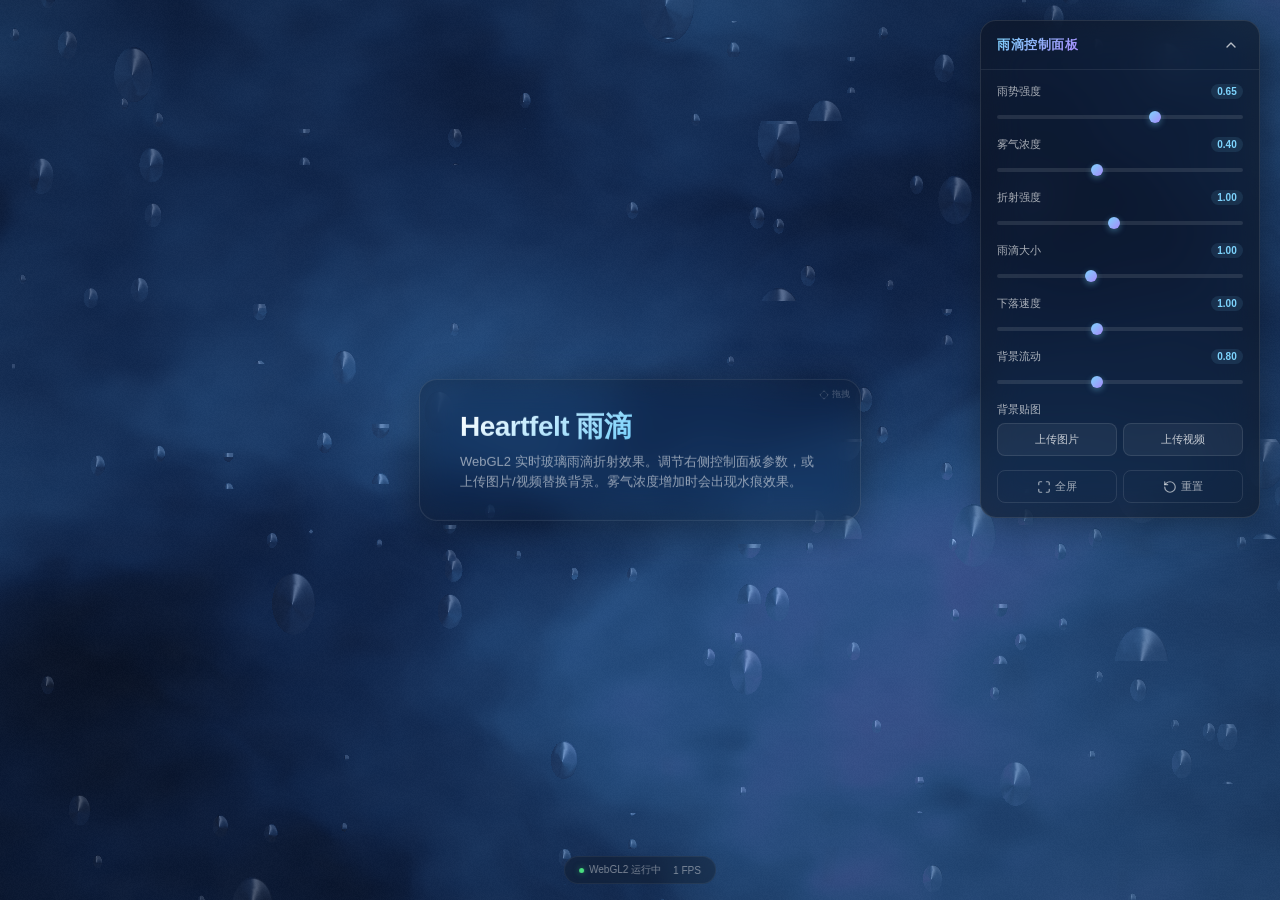
==== commit 12819bbf: "feat: WebGL2 Shadertoy Heartfelt移植与扩展 Co-authored-by: traeagent <traeagent@users.noreply.github.com>" ====
--- a/index.html
+++ b/index.html
@@ -31,8 +31,8 @@
     top: 20px;
     right: 20px;
     z-index: 100;
-    width: 300px;
-    background: rgba(15, 20, 30, 0.55);
+    width: 280px;
+    background: rgba(15, 20, 30, 0.6);
     backdrop-filter: blur(20px) saturate(1.4);
     -webkit-backdrop-filter: blur(20px) saturate(1.4);
     border: 1px solid rgba(255, 255, 255, 0.1);
@@ -45,6 +45,7 @@
   .control-panel.collapsed {
     width: 48px;
     height: 48px;
+    border-radius: 24px;
   }
   
   .control-panel.collapsed .panel-header h2,
@@ -68,7 +69,7 @@
   }
   
   .panel-header h2 {
-    font-size: 14px;
+    font-size: 13px;
     font-weight: 600;
     letter-spacing: 0.5px;
     background: linear-gradient(135deg, #7dd3fc, #a78bfa);
@@ -100,8 +101,8 @@
   }
   
   .panel-content {
-    padding: 16px;
-    max-height: 70vh;
+    padding: 14px 16px;
+    max-height: 65vh;
     overflow-y: auto;
     transition: opacity 0.2s 0.1s;
   }
@@ -120,7 +121,7 @@
   }
   
   .control-group {
-    margin-bottom: 18px;
+    margin-bottom: 14px;
   }
   
   .control-group:last-child {
@@ -131,19 +132,19 @@
     display: flex;
     justify-content: space-between;
     align-items: center;
-    margin-bottom: 8px;
-    font-size: 12px;
-    color: rgba(255, 255, 255, 0.7);
+    margin-bottom: 6px;
+    font-size: 11px;
+    color: rgba(255, 255, 255, 0.65);
   }
   
   .control-value {
-    font-size: 11px;
+    font-size: 10px;
     font-weight: 600;
     color: #7dd3fc;
     background: rgba(125, 211, 252, 0.1);
-    padding: 2px 8px;
-    border-radius: 10px;
-    min-width: 36px;
+    padding: 2px 6px;
+    border-radius: 8px;
+    min-width: 32px;
     text-align: center;
   }
   
@@ -161,43 +162,42 @@
   input[type="range"]::-webkit-slider-thumb {
     -webkit-appearance: none;
     appearance: none;
-    width: 14px;
-    height: 14px;
+    width: 12px;
+    height: 12px;
     background: linear-gradient(135deg, #7dd3fc, #a78bfa);
     border-radius: 50%;
     cursor: pointer;
-    box-shadow: 0 2px 8px rgba(125, 211, 252, 0.4);
-    transition: transform 0.2s, box-shadow 0.2s;
+    box-shadow: 0 2px 6px rgba(125, 211, 252, 0.4);
+    transition: transform 0.15s;
   }
   
   input[type="range"]::-webkit-slider-thumb:hover {
-    transform: scale(1.2);
-    box-shadow: 0 2px 12px rgba(125, 211, 252, 0.6);
+    transform: scale(1.15);
   }
   
   input[type="range"]::-moz-range-thumb {
-    width: 14px;
-    height: 14px;
+    width: 12px;
+    height: 12px;
     background: linear-gradient(135deg, #7dd3fc, #a78bfa);
     border-radius: 50%;
     cursor: pointer;
     border: none;
-    box-shadow: 0 2px 8px rgba(125, 211, 252, 0.4);
   }
   
   .upload-group {
     display: flex;
-    gap: 8px;
+    gap: 6px;
+    margin-bottom: 8px;
   }
   
   .upload-btn {
     flex: 1;
-    padding: 10px 12px;
-    font-size: 12px;
+    padding: 8px 10px;
+    font-size: 11px;
     font-weight: 500;
-    color: rgba(255, 255, 255, 0.8);
-    background: rgba(255, 255, 255, 0.06);
-    border: 1px solid rgba(255, 255, 255, 0.12);
+    color: rgba(255, 255, 255, 0.75);
+    background: rgba(255, 255, 255, 0.05);
+    border: 1px solid rgba(255, 255, 255, 0.1);
     border-radius: 8px;
     cursor: pointer;
     transition: all 0.2s;
@@ -205,15 +205,20 @@
   }
   
   .upload-btn:hover {
-    background: rgba(125, 211, 252, 0.15);
-    border-color: rgba(125, 211, 252, 0.3);
+    background: rgba(125, 211, 252, 0.12);
+    border-color: rgba(125, 211, 252, 0.25);
     color: #7dd3fc;
   }
   
-  .reset-btn {
-    width: 100%;
-    padding: 10px;
-    font-size: 12px;
+  .action-group {
+    display: flex;
+    gap: 6px;
+  }
+  
+  .action-btn {
+    flex: 1;
+    padding: 8px 10px;
+    font-size: 11px;
     font-weight: 500;
     color: rgba(255, 255, 255, 0.6);
     background: transparent;
@@ -221,12 +226,21 @@
     border-radius: 8px;
     cursor: pointer;
     transition: all 0.2s;
-  }
-  
-  .reset-btn:hover {
+    display: flex;
+    align-items: center;
+    justify-content: center;
+    gap: 4px;
+  }
+  
+  .action-btn:hover {
     color: rgba(255, 255, 255, 0.9);
     border-color: rgba(255, 255, 255, 0.2);
     background: rgba(255, 255, 255, 0.05);
+  }
+  
+  .action-btn svg {
+    width: 14px;
+    height: 14px;
   }
   
   #fileInput, #videoInput {
@@ -239,14 +253,14 @@
     left: 50%;
     transform: translate(-50%, -50%);
     z-index: 50;
-    padding: 32px 48px;
-    background: rgba(15, 20, 30, 0.4);
+    padding: 28px 40px;
+    background: rgba(15, 20, 30, 0.35);
     backdrop-filter: blur(16px) saturate(1.3);
     -webkit-backdrop-filter: blur(16px) saturate(1.3);
-    border: 1px solid rgba(255, 255, 255, 0.12);
-    border-radius: 20px;
+    border: 1px solid rgba(255, 255, 255, 0.1);
+    border-radius: 18px;
     cursor: grab;
-    box-shadow: 0 8px 40px rgba(0, 0, 0, 0.4);
+    box-shadow: 0 8px 40px rgba(0, 0, 0, 0.35);
     transition: box-shadow 0.3s;
     max-width: 90vw;
   }
@@ -256,14 +270,14 @@
   }
   
   .floating-text:hover {
-    box-shadow: 0 12px 50px rgba(125, 211, 252, 0.15);
+    box-shadow: 0 12px 50px rgba(125, 211, 252, 0.12);
   }
   
   .floating-text h1 {
-    font-size: 32px;
+    font-size: 28px;
     font-weight: 700;
     letter-spacing: -0.5px;
-    margin-bottom: 8px;
+    margin-bottom: 6px;
     background: linear-gradient(135deg, #ffffff 0%, #7dd3fc 50%, #a78bfa 100%);
     -webkit-background-clip: text;
     -webkit-text-fill-color: transparent;
@@ -272,26 +286,26 @@
   }
   
   .floating-text p {
-    font-size: 14px;
-    color: rgba(255, 255, 255, 0.6);
-    line-height: 1.6;
-    max-width: 400px;
+    font-size: 13px;
+    color: rgba(255, 255, 255, 0.55);
+    line-height: 1.55;
+    max-width: 360px;
   }
   
   .drag-hint {
     position: absolute;
-    top: 10px;
-    right: 12px;
-    font-size: 10px;
-    color: rgba(255, 255, 255, 0.3);
+    top: 8px;
+    right: 10px;
+    font-size: 9px;
+    color: rgba(255, 255, 255, 0.25);
     display: flex;
     align-items: center;
-    gap: 4px;
+    gap: 3px;
   }
   
   .drag-hint svg {
-    width: 12px;
-    height: 12px;
+    width: 10px;
+    height: 10px;
   }
   
   .status-bar {
@@ -300,31 +314,37 @@
     left: 50%;
     transform: translateX(-50%);
     z-index: 50;
-    padding: 8px 16px;
-    background: rgba(15, 20, 30, 0.4);
+    padding: 6px 14px;
+    background: rgba(15, 20, 30, 0.35);
     backdrop-filter: blur(10px);
     -webkit-backdrop-filter: blur(10px);
-    border: 1px solid rgba(255, 255, 255, 0.08);
-    border-radius: 20px;
-    font-size: 11px;
-    color: rgba(255, 255, 255, 0.5);
+    border: 1px solid rgba(255, 255, 255, 0.06);
+    border-radius: 16px;
+    font-size: 10px;
+    color: rgba(255, 255, 255, 0.45);
     display: flex;
-    gap: 16px;
+    gap: 12px;
     align-items: center;
+    transition: opacity 0.3s;
+  }
+  
+  .status-bar.hidden {
+    opacity: 0;
+    pointer-events: none;
   }
   
   .status-item {
     display: flex;
     align-items: center;
-    gap: 6px;
+    gap: 5px;
   }
   
   .status-dot {
-    width: 6px;
-    height: 6px;
+    width: 5px;
+    height: 5px;
     border-radius: 50%;
     background: #4ade80;
-    box-shadow: 0 0 8px rgba(74, 222, 128, 0.5);
+    box-shadow: 0 0 6px rgba(74, 222, 128, 0.5);
   }
   
   .error-overlay {
@@ -333,12 +353,12 @@
     left: 50%;
     transform: translate(-50%, -50%);
     z-index: 200;
-    padding: 24px 32px;
+    padding: 20px 28px;
     background: rgba(220, 38, 38, 0.9);
     backdrop-filter: blur(10px);
     border-radius: 12px;
     color: white;
-    font-size: 14px;
+    font-size: 13px;
     display: none;
     max-width: 80vw;
   }
@@ -348,39 +368,39 @@
   }
   
   .error-overlay h3 {
-    margin-bottom: 8px;
-    font-size: 16px;
+    margin-bottom: 6px;
+    font-size: 14px;
   }
   
   .error-overlay pre {
     background: rgba(0, 0, 0, 0.3);
-    padding: 12px;
+    padding: 10px;
     border-radius: 6px;
-    font-size: 11px;
+    font-size: 10px;
     white-space: pre-wrap;
     word-break: break-all;
-    max-height: 200px;
+    max-height: 150px;
     overflow-y: auto;
   }
   
   @media (max-width: 640px) {
     .control-panel {
-      width: calc(100% - 40px);
-      top: 10px;
-      right: 10px;
-      left: 10px;
+      width: calc(100% - 32px);
+      top: 8px;
+      right: 8px;
+      left: 8px;
     }
     
     .floating-text {
-      padding: 24px 32px;
+      padding: 20px 28px;
     }
     
     .floating-text h1 {
-      font-size: 24px;
+      font-size: 22px;
     }
     
     .floating-text p {
-      font-size: 12px;
+      font-size: 11px;
     }
   }
 </style>
@@ -407,25 +427,25 @@
     <div class="control-group">
       <div class="control-label">
         <span>雨势强度</span>
-        <span class="control-value" id="rainValue">0.70</span>
+        <span class="control-value" id="rainValue">0.65</span>
       </div>
-      <input type="range" id="rainIntensity" min="0" max="1" step="0.01" value="0.7">
+      <input type="range" id="rainIntensity" min="0" max="1" step="0.01" value="0.65">
     </div>
     
     <div class="control-group">
       <div class="control-label">
         <span>雾气浓度</span>
-        <span class="control-value" id="fogValue">0.35</span>
+        <span class="control-value" id="fogValue">0.40</span>
       </div>
-      <input type="range" id="fogDensity" min="0" max="1" step="0.01" value="0.35">
+      <input type="range" id="fogDensity" min="0" max="1" step="0.01" value="0.40">
     </div>
     
     <div class="control-group">
       <div class="control-label">
-        <span>折射率</span>
-        <span class="control-value" id="refractValue">1.20</span>
+        <span>折射强度</span>
+        <span class="control-value" id="refractValue">1.00</span>
       </div>
-      <input type="range" id="refraction" min="0.2" max="2.5" step="0.01" value="1.2">
+      <input type="range" id="refraction" min="0.1" max="2.0" step="0.01" value="1.0">
     </div>
     
     <div class="control-group">
@@ -433,7 +453,7 @@
         <span>雨滴大小</span>
         <span class="control-value" id="sizeValue">1.00</span>
       </div>
-      <input type="range" id="dropSize" min="0.3" max="2.5" step="0.01" value="1.0">
+      <input type="range" id="dropSize" min="0.4" max="2.0" step="0.01" value="1.0">
     </div>
     
     <div class="control-group">
@@ -441,15 +461,15 @@
         <span>下落速度</span>
         <span class="control-value" id="speedValue">1.00</span>
       </div>
-      <input type="range" id="fallSpeed" min="0" max="3" step="0.01" value="1.0">
+      <input type="range" id="fallSpeed" min="0" max="2.5" step="0.01" value="1.0">
     </div>
     
     <div class="control-group">
       <div class="control-label">
-        <span>背景流体</span>
-        <span class="control-value" id="fluidValue">1.00</span>
+        <span>背景流动</span>
+        <span class="control-value" id="fluidValue">0.80</span>
       </div>
-      <input type="range" id="fluidSpeed" min="0" max="2" step="0.01" value="1.0">
+      <input type="range" id="fluidSpeed" min="0" max="2" step="0.01" value="0.8">
     </div>
     
     <div class="control-group">
@@ -464,7 +484,23 @@
       <input type="file" id="videoInput" accept="video/*">
     </div>
     
-    <button class="reset-btn" id="resetBtn">重置默认效果</button>
+    <div class="control-group">
+      <div class="action-group">
+        <button class="action-btn" id="fullscreenBtn">
+          <svg viewBox="0 0 24 24" fill="none" stroke="currentColor" stroke-width="2" stroke-linecap="round" stroke-linejoin="round">
+            <path d="M8 3H5a2 2 0 0 0-2 2v3m18 0V5a2 2 0 0 0-2-2h-3m0 18h3a2 2 0 0 0 2-2v-3M3 16v3a2 2 0 0 0 2 2h3"></path>
+          </svg>
+          全屏
+        </button>
+        <button class="action-btn" id="resetBtn">
+          <svg viewBox="0 0 24 24" fill="none" stroke="currentColor" stroke-width="2" stroke-linecap="round" stroke-linejoin="round">
+            <path d="M3 12a9 9 0 1 0 9-9 9.75 9.75 0 0 0-6.74 2.74L3 8"></path>
+            <path d="M3 3v5h5"></path>
+          </svg>
+          重置
+        </button>
+      </div>
+    </div>
   </div>
 </div>
 
@@ -476,13 +512,13 @@
       <path d="M15 19l-3 3-3-3"></path>
       <path d="M19 9l3 3-3 3"></path>
     </svg>
-    拖拽移动
+    拖拽
   </div>
   <h1>Heartfelt 雨滴</h1>
-  <p>WebGL2 实时玻璃雨滴折射效果，灵感来自 Shadertoy 经典作品。调节右侧控制面板参数，或上传图片/视频替换背景。</p>
+  <p>WebGL2 实时玻璃雨滴折射效果。调节右侧控制面板参数，或上传图片/视频替换背景。雾气浓度增加时会出现水痕效果。</p>
 </div>
 
-<div class="status-bar">
+<div class="status-bar" id="statusBar">
   <div class="status-item">
     <span class="status-dot"></span>
     <span id="statusText">初始化中...</span>
@@ -524,6 +560,10 @@
     return fract(p.x * p.y);
   }
   
+  float hash11(float n) {
+    return fract(sin(n) * 43758.5453);
+  }
+  
   float noise(vec2 p) {
     vec2 i = floor(p);
     vec2 f = fract(p);
@@ -538,38 +578,64 @@
   float fbm(vec2 p) {
     float v = 0.0;
     float a = 0.5;
-    for (int i = 0; i < 4; i++) {
+    mat2 rot = mat2(0.8, 0.6, -0.6, 0.8);
+    for (int i = 0; i < 5; i++) {
       v += a * noise(p);
-      p *= 2.0;
+      p = rot * p * 2.0;
       a *= 0.5;
     }
     return v;
   }
   
   vec3 fluidBackground(vec2 uv, float t) {
-    float time = t * 0.15 * uFluidSpeed;
-    vec2 p = uv * 2.5;
-    
-    float n1 = fbm(p + vec2(time * 0.3, time * 0.2));
-    float n2 = fbm(p * 1.5 + vec2(-time * 0.2, time * 0.4) + n1 * 2.0);
-    float combined = (n1 + n2 * 0.6) / 1.6;
-    
-    vec3 c1 = vec3(0.04, 0.06, 0.12);
-    vec3 c2 = vec3(0.08, 0.2, 0.4);
-    vec3 c3 = vec3(0.25, 0.45, 0.7);
-    vec3 c4 = vec3(0.5, 0.35, 0.75);
-    
-    vec3 col = mix(c1, c2, smoothstep(0.2, 0.5, combined));
-    col = mix(col, c3, smoothstep(0.4, 0.7, combined));
-    col = mix(col, c4, smoothstep(0.6, 0.9, combined));
-    
-    float glow = pow(max(0.0, combined - 0.5), 2.0) * 0.4;
-    col += vec3(0.3, 0.5, 0.8) * glow;
+    float time = t * 0.12 * uFluidSpeed;
+    vec2 p = uv * 2.2;
+    
+    float n1 = fbm(p + vec2(time * 0.25, time * 0.18));
+    float n2 = fbm(p * 1.3 + vec2(-time * 0.18, time * 0.35) + n1 * 1.8);
+    float n3 = fbm(p * 1.8 + vec2(time * 0.08, -time * 0.25) + n2 * 1.2);
+    float combined = (n1 + n2 * 0.55 + n3 * 0.25) / 1.8;
+    
+    vec3 c1 = vec3(0.03, 0.05, 0.10);
+    vec3 c2 = vec3(0.06, 0.15, 0.32);
+    vec3 c3 = vec3(0.18, 0.38, 0.62);
+    vec3 c4 = vec3(0.42, 0.30, 0.65);
+    
+    vec3 col = mix(c1, c2, smoothstep(0.15, 0.45, combined));
+    col = mix(col, c3, smoothstep(0.35, 0.65, combined));
+    col = mix(col, c4, smoothstep(0.55, 0.85, combined));
+    
+    float glow = pow(max(0.0, combined - 0.45), 2.5) * 0.35;
+    col += vec3(0.25, 0.45, 0.72) * glow;
+    
+    col += (noise(uv * 50.0 + time) - 0.5) * 0.015;
     
     return col;
   }
   
-  vec2 getDrop(vec2 uv, float t, float scale, float density, float speed) {
+  float smoothDrop(vec2 uv, vec2 pos, float size, float aspect) {
+    vec2 d = uv - pos;
+    d.x *= aspect;
+    float r = length(d);
+    
+    float coreRadius = size * 0.55;
+    float softRadius = size;
+    
+    if (r > softRadius) return 0.0;
+    
+    float core = 1.0 - smoothstep(0.0, coreRadius, r);
+    float soft = smoothstep(softRadius, softRadius * 0.4, r);
+    
+    float shape = core * 0.6 + soft * 0.4;
+    shape *= smoothstep(softRadius, coreRadius, r);
+    
+    float height = sqrt(max(0.0, 1.0 - r / softRadius * r / softRadius));
+    height = pow(height, 1.2);
+    
+    return height * shape;
+  }
+  
+  float getDropHeight(vec2 uv, float t, float scale, float density, float speed, float aspect) {
     vec2 p = uv * scale;
     p.y += t * speed * uFallSpeed;
     
@@ -577,74 +643,92 @@
     vec2 id = floor(p);
     
     float n = hash21(id);
-    
-    if (n > density) return vec2(0.0);
+    if (n > density) return 0.0;
     
     vec2 offset = vec2(
       hash21(id * 3.7) - 0.5,
       hash21(id * 5.3) - 0.5
-    ) * 0.6;
+    ) * 0.45;
+    
+    float phase = hash21(id * 7.1);
+    float dropY = (fract(t * 0.35 + phase * 8.0) - 0.5) * 0.7;
     
     vec2 pos = gv - offset;
-    pos.y += (fract(t * 0.5 + n * 5.0) - 0.5) * 0.8;
+    pos.y += dropY;
     pos = fract(pos + 0.5) - 0.5;
     
-    float size = mix(0.15, 0.38, hash21(id * 7.1)) * uDropSize;
-    float d = length(pos);
-    
-    if (d > size) return vec2(0.0);
-    
-    float nd = d / size;
-    float height = sqrt(1.0 - nd * nd);
-    
-    float wobble = sin(t * 2.0 + id.x * 10.0) * 0.04 * (1.0 - nd);
-    height += wobble * (1.0 - nd * nd);
-    
-    float mask = smoothstep(size, size * 0.6, d);
-    
-    float eps = 0.02;
-    float h = height;
-    float hx = sqrt(1.0 - min(1.0, (d + eps) / size * (d + eps) / size));
-    float hy = hx;
-    float nx = (h - hx) / eps * 0.5;
-    float ny = (h - hy) / eps * 0.5;
-    
-    float angle = atan(pos.y, pos.x);
-    float nxf = nx * cos(angle) - ny * sin(angle);
-    float nyf = nx * sin(angle) + ny * cos(angle);
-    
-    return vec2(mask * height, mask);
-  }
-  
-  vec3 getDropNormal(vec2 uv, float t, float scale, float density, float speed) {
-    float eps = 0.003;
-    vec2 c = getDrop(uv, t, scale, density, speed);
-    vec2 cx = getDrop(uv + vec2(eps, 0.0), t, scale, density, speed);
-    vec2 cy = getDrop(uv + vec2(0.0, eps), t, scale, density, speed);
-    
-    if (c.y < 0.01) return vec3(0.0, 0.0, 1.0);
-    
-    float h = c.x;
-    float hx = cx.x;
-    float hy = cy.x;
-    
-    vec3 normal = normalize(vec3(
-      (h - hx) / eps * 0.5,
-      (h - hy) / eps * 0.5,
-      1.0
-    ));
-    
-    return normal * c.y;
-  }
-  
-  float streakLayer(vec2 uv, float t, float scale, float speed) {
-    vec2 p = uv * vec2(scale * 0.5, scale);
-    p.y += t * speed * uFallSpeed;
-    p.x += sin(p.y * 2.0) * 0.15;
-    
-    float n = fbm(p * 3.0);
-    float s = pow(n, 4.0) * 0.12;
-    return s * uRainIntensity;
+    float baseSize = mix(0.12, 0.32, hash21(id * 9.5)) * uDropSize;
+    
+    float sizeWobble = sin(t * 1.5 + id.x * 5.0 + id.y * 3.0) * 0.08;
+    float dropSizeVar = baseSize + sizeWobble;
+    
+    float h = smoothDrop(pos, vec2(0.0), dropSizeVar, aspect);
+    
+    return h;
+  }
+  
+  vec2 getDropNormal(vec2 uv, float t, float scale, float density, float speed, float aspect) {
+    float eps = 0.004;
+    float h = getDropHeight(uv, t, scale, density, speed, aspect);
+    float hx = getDropHeight(uv + vec2(eps, 0.0), t, scale, density, speed, aspect);
+    float hy = getDropHeight(uv + vec2(0.0, eps), t, scale, density, speed, aspect);
+    
+    if (h < 0.01) return vec2(0.0);
+    
+    float nx = (h - hx) / eps;
+    float ny = (h - hy) / eps;
+    
+    return vec2(nx, ny) * h;
+  }
+  
+  float waterStreak(vec2 uv, float t, float scale, float intensity) {
+    vec2 p = uv * scale;
+    float seed = hash21(floor(p));
+    
+    p.y += t * 0.15 * uFallSpeed * (0.8 + seed * 0.4);
+    p.x += sin(p.y * 1.5 + seed * 10.0) * 0.08;
+    
+    vec2 gv = fract(p) - 0.5;
+    vec2 id = floor(p);
+    
+    float n = hash21(id);
+    if (n > intensity * 0.7) return 0.0;
+    
+    float width = 0.06 + hash21(id * 2.3) * 0.04;
+    float streakX = (hash21(id * 4.1) - 0.5) * 0.6;
+    
+    float dx = abs(gv.x - streakX);
+    if (dx > width) return 0.0;
+    
+    float fadeY = smoothstep(0.5, 0.2, abs(gv.y));
+    float fadeX = smoothstep(width, width * 0.3, dx);
+    
+    float streak = fadeY * fadeX;
+    
+    float flow = noise(vec2(gv.y * 8.0 + seed * 5.0, t * 2.0 + id.x));
+    streak *= smoothstep(0.3, 0.7, flow);
+    
+    return streak * 0.6;
+  }
+  
+  float waterTrace(vec2 uv, float t, float fogDensity) {
+    float intensity = fogDensity * 1.5;
+    if (intensity < 0.1) return 0.0;
+    
+    float trace = 0.0;
+    
+    trace += waterStreak(uv, t, 3.0, intensity) * 1.0;
+    trace += waterStreak(uv, t, 6.0, intensity * 0.8) * 0.6;
+    trace += waterStreak(uv, t, 12.0, intensity * 0.6) * 0.35;
+    trace += waterStreak(uv, t, 24.0, intensity * 0.4) * 0.2;
+    
+    trace *= fogDensity;
+    
+    float drip = noise(uv * 40.0 + vec2(t * 0.5, 0.0));
+    drip = smoothstep(0.65, 0.85, drip) * smoothstep(0.85, 0.65, drip);
+    trace += drip * fogDensity * 0.15 * uRainIntensity;
+    
+    return trace;
   }
   
   void main() {
@@ -653,35 +737,40 @@
     vec2 suv = vec2(uv.x * aspect, uv.y);
     float t = uTime;
     
-    vec3 totalNormal = vec3(0.0, 0.0, 0.0);
-    float totalMask = 0.0;
-    
-    vec3 n1 = getDropNormal(suv, t, 6.0, 0.35 * uRainIntensity, 0.8);
-    totalNormal += n1;
-    totalMask += n1.z;
-    
-    vec3 n2 = getDropNormal(suv, t, 10.0, 0.25 * uRainIntensity, 1.2);
-    totalNormal += n2 * 0.6;
-    totalMask += n2.z * 0.6;
-    
-    vec3 n3 = getDropNormal(suv, t, 16.0, 0.2 * uRainIntensity, 0.5);
-    totalNormal += n3 * 0.3;
-    totalMask += n3.z * 0.3;
-    
-    if (totalMask > 0.001) {
-      totalNormal = normalize(totalNormal);
-    } else {
-      totalNormal = vec3(0.0, 0.0, 1.0);
-    }
-    
-    float streakMask = streakLayer(suv, t, 2.0, 0.6);
-    streakMask += streakLayer(suv, t, 4.0, 1.0) * 0.5;
-    
-    vec2 refractOffset = totalNormal.xy * uRefraction * 0.12;
-    refractOffset.y += streakMask * 0.025 * uRefraction;
+    vec2 normalAccum = vec2(0.0);
+    float heightAccum = 0.0;
+    
+    vec2 n1 = getDropNormal(suv, t, 5.0, 0.32 * uRainIntensity, 0.7, aspect);
+    normalAccum += n1;
+    heightAccum += length(n1);
+    
+    vec2 n2 = getDropNormal(suv, t, 9.0, 0.22 * uRainIntensity, 1.0, aspect);
+    normalAccum += n2 * 0.55;
+    heightAccum += length(n2) * 0.55;
+    
+    vec2 n3 = getDropNormal(suv, t, 15.0, 0.15 * uRainIntensity, 0.45, aspect);
+    normalAccum += n3 * 0.28;
+    heightAccum += length(n3) * 0.28;
+    
+    vec2 n4 = getDropNormal(suv, t, 25.0, 0.10 * uRainIntensity, 0.25, aspect);
+    normalAccum += n4 * 0.15;
+    heightAccum += length(n4) * 0.15;
+    
+    vec3 totalNormal = vec3(0.0, 0.0, 1.0);
+    if (heightAccum > 0.005) {
+      vec2 nn = normalAccum / heightAccum;
+      totalNormal = normalize(vec3(nn.x, nn.y, 1.0));
+    }
+    
+    float dropIntensity = smoothstep(0.0, 0.25, heightAccum);
+    
+    float waterTrace = waterTrace(uv, t, uFogDensity);
+    
+    vec2 refractOffset = totalNormal.xy * uRefraction * 0.08;
+    refractOffset += vec2(waterTrace * 0.015 * uRefraction, waterTrace * 0.02 * uRefraction);
     
     vec2 bgUV = uv + refractOffset;
-    bgUV = clamp(bgUV, 0.0, 1.0);
+    bgUV = clamp(bgUV, 0.001, 0.999);
     
     vec3 bgColor;
     if (uUseBackground > 0.5) {
@@ -692,32 +781,44 @@
     
     vec3 col = bgColor;
     
-    float dropAmount = smoothstep(0.0, 0.3, totalMask);
-    
-    float fresnel = pow(1.0 - max(0.0, totalNormal.z), 3.0);
-    col += vec3(0.9, 0.95, 1.0) * fresnel * 0.35 * dropAmount;
-    
-    vec3 lightDir = normalize(vec3(0.4, 0.7, 1.0));
-    float spec = pow(max(0.0, dot(totalNormal, lightDir)), 40.0);
-    col += vec3(1.0, 0.98, 0.95) * spec * 0.5 * dropAmount;
-    
-    float ambient = (1.0 - totalNormal.z) * 0.12;
-    col += vec3(0.7, 0.8, 0.95) * ambient * dropAmount;
-    
-    float fogAmt = uFogDensity * 0.4 + streakMask * 0.25;
-    vec3 fogColor = vec3(0.06, 0.08, 0.12);
-    col = mix(col, fogColor, fogAmt);
-    
-    float fogNoise = fbm(uv * 1.5 + vec2(t * 0.03, t * 0.02));
-    col = mix(col, vec3(0.08, 0.1, 0.16), fogNoise * uFogDensity * 0.25);
-    
-    float vig = 1.0 - 0.25 * length(uv - 0.5) * 1.414;
+    float fresnel = pow(1.0 - max(0.0, totalNormal.z), 2.5);
+    vec3 highlightColor = vec3(0.88, 0.94, 1.0);
+    col += highlightColor * fresnel * 0.28 * dropIntensity;
+    
+    vec3 lightDir = normalize(vec3(0.35, 0.65, 1.0));
+    float spec = pow(max(0.0, dot(totalNormal, lightDir)), 55.0);
+    col += vec3(1.0, 0.97, 0.93) * spec * 0.45 * dropIntensity;
+    
+    float softSpec = pow(max(0.0, dot(totalNormal, lightDir)), 8.0);
+    col += vec3(0.7, 0.85, 1.0) * softSpec * 0.08 * dropIntensity;
+    
+    float ambient = (1.0 - totalNormal.z) * 0.08;
+    col += vec3(0.65, 0.75, 0.92) * ambient * dropIntensity;
+    
+    float traceBright = waterTrace * 0.12;
+    col += vec3(0.55, 0.7, 0.9) * traceBright;
+    
+    float traceDark = waterTrace * 0.18;
+    col = mix(col, vec3(0.04, 0.06, 0.12), traceDark);
+    
+    float fogAmt = uFogDensity * 0.35;
+    fogAmt += waterTrace * 0.2;
+    fogAmt += dropIntensity * 0.05 * uFogDensity;
+    vec3 fogColor = vec3(0.04, 0.06, 0.10);
+    col = mix(col, fogColor, clamp(fogAmt, 0.0, 0.75));
+    
+    float fogNoise = fbm(uv * 1.2 + vec2(t * 0.02, t * 0.015));
+    col = mix(col, vec3(0.06, 0.08, 0.14), fogNoise * uFogDensity * 0.2);
+    
+    float vig = 1.0 - pow(length(uv - 0.5) * 1.35, 2.0) * 0.22;
     col *= vig;
     
-    col = pow(col, vec3(0.95));
-    
-    float grain = hash21(uv * uResolution.xy + t * 0.1) * 0.02;
+    col = pow(col, vec3(0.96));
+    
+    float grain = (hash21(uv * uResolution.xy + fract(t * 0.08)) - 0.5) * 0.018;
     col += grain;
+    
+    col = clamp(col, 0.0, 1.0);
     
     fragColor = vec4(col, 1.0);
   }
@@ -732,13 +833,14 @@
   const errorMessage = document.getElementById('errorMessage');
   const statusText = document.getElementById('statusText');
   const statusDot = document.querySelector('.status-dot');
+  const statusBar = document.getElementById('statusBar');
   
   function showError(msg) {
     errorOverlay.classList.add('show');
     errorMessage.textContent = msg;
     statusText.textContent = '渲染错误';
     statusDot.style.background = '#ef4444';
-    statusDot.style.boxShadow = '0 0 8px rgba(239, 68, 68, 0.5)';
+    statusDot.style.boxShadow = '0 0 6px rgba(239, 68, 68, 0.5)';
     console.error(msg);
   }
   
@@ -761,12 +863,12 @@
   }
   
   const params = {
-    rainIntensity: 0.7,
-    fogDensity: 0.35,
-    refraction: 1.2,
+    rainIntensity: 0.65,
+    fogDensity: 0.40,
+    refraction: 1.0,
     dropSize: 1.0,
     fallSpeed: 1.0,
-    fluidSpeed: 1.0,
+    fluidSpeed: 0.8,
     useBackground: 0.0
   };
   
@@ -876,9 +978,7 @@
       gl.bindTexture(gl.TEXTURE_2D, bgTexture);
       try {
         gl.texImage2D(gl.TEXTURE_2D, 0, gl.RGBA, gl.RGBA, gl.UNSIGNED_BYTE, videoElement);
-      } catch (e) {
-        // 视频帧可能还没准备好，忽略
-      }
+      } catch (e) {}
     }
   }
   
@@ -1007,14 +1107,10 @@
         bgTexture = createTexture(img);
         params.useBackground = 1.0;
       };
-      img.onerror = () => {
-        showError('图片加载失败');
-      };
+      img.onerror = () => showError('图片加载失败');
       img.src = event.target.result;
     };
-    reader.onerror = () => {
-      showError('文件读取失败');
-    };
+    reader.onerror = () => showError('文件读取失败');
     reader.readAsDataURL(file);
   });
   
@@ -1049,6 +1145,54 @@
       showError('视频加载失败');
       URL.revokeObjectURL(url);
     });
+  });
+  
+  const fullscreenBtn = document.getElementById('fullscreenBtn');
+  let isFullscreen = false;
+  
+  fullscreenBtn.addEventListener('click', () => {
+    if (!isFullscreen) {
+      if (document.documentElement.requestFullscreen) {
+        document.documentElement.requestFullscreen();
+      } else if (document.documentElement.webkitRequestFullscreen) {
+        document.documentElement.webkitRequestFullscreen();
+      }
+      isFullscreen = true;
+      fullscreenBtn.innerHTML = `
+        <svg viewBox="0 0 24 24" fill="none" stroke="currentColor" stroke-width="2" stroke-linecap="round" stroke-linejoin="round">
+          <path d="M8 3v3a2 2 0 0 1-2 2H3m21 0h-3a2 2 0 0 1-2-2V3m0 18v-3a2 2 0 0 1 2-2h3M3 16h3a2 2 0 0 1 2 2v3"></path>
+        </svg>
+        退出
+      `;
+      statusBar.classList.add('hidden');
+    } else {
+      if (document.exitFullscreen) {
+        document.exitFullscreen();
+      } else if (document.webkitExitFullscreen) {
+        document.webkitExitFullscreen();
+      }
+      isFullscreen = false;
+      fullscreenBtn.innerHTML = `
+        <svg viewBox="0 0 24 24" fill="none" stroke="currentColor" stroke-width="2" stroke-linecap="round" stroke-linejoin="round">
+          <path d="M8 3H5a2 2 0 0 0-2 2v3m18 0V5a2 2 0 0 0-2-2h-3m0 18h3a2 2 0 0 0 2-2v-3M3 16v3a2 2 0 0 0 2 2h3"></path>
+        </svg>
+        全屏
+      `;
+      statusBar.classList.remove('hidden');
+    }
+  });
+  
+  document.addEventListener('fullscreenchange', () => {
+    if (!document.fullscreenElement) {
+      isFullscreen = false;
+      fullscreenBtn.innerHTML = `
+        <svg viewBox="0 0 24 24" fill="none" stroke="currentColor" stroke-width="2" stroke-linecap="round" stroke-linejoin="round">
+          <path d="M8 3H5a2 2 0 0 0-2 2v3m18 0V5a2 2 0 0 0-2-2h-3m0 18h3a2 2 0 0 0 2-2v-3M3 16v3a2 2 0 0 0 2 2h3"></path>
+        </svg>
+        全屏
+      `;
+      statusBar.classList.remove('hidden');
+    }
   });
   
   document.getElementById('resetBtn').addEventListener('click', () => {
@@ -1111,8 +1255,8 @@
     let newX = pos.x - window.innerWidth / 2 - dragOffsetX;
     let newY = pos.y - window.innerHeight / 2 - dragOffsetY;
     
-    const maxX = window.innerWidth / 2 - rect.width / 2 - 10;
-    const maxY = window.innerHeight / 2 - rect.height / 2 - 10;
+    const maxX = window.innerWidth / 2 - rect.width / 2 - 8;
+    const maxY = window.innerHeight / 2 - rect.height / 2 - 8;
     
     newX = Math.max(-maxX, Math.min(maxX, newX));
     newY = Math.max(-maxY, Math.min(maxY, newY));
@@ -1138,4 +1282,4 @@
 </script>
 
 </body>
-</html>
+</html>
